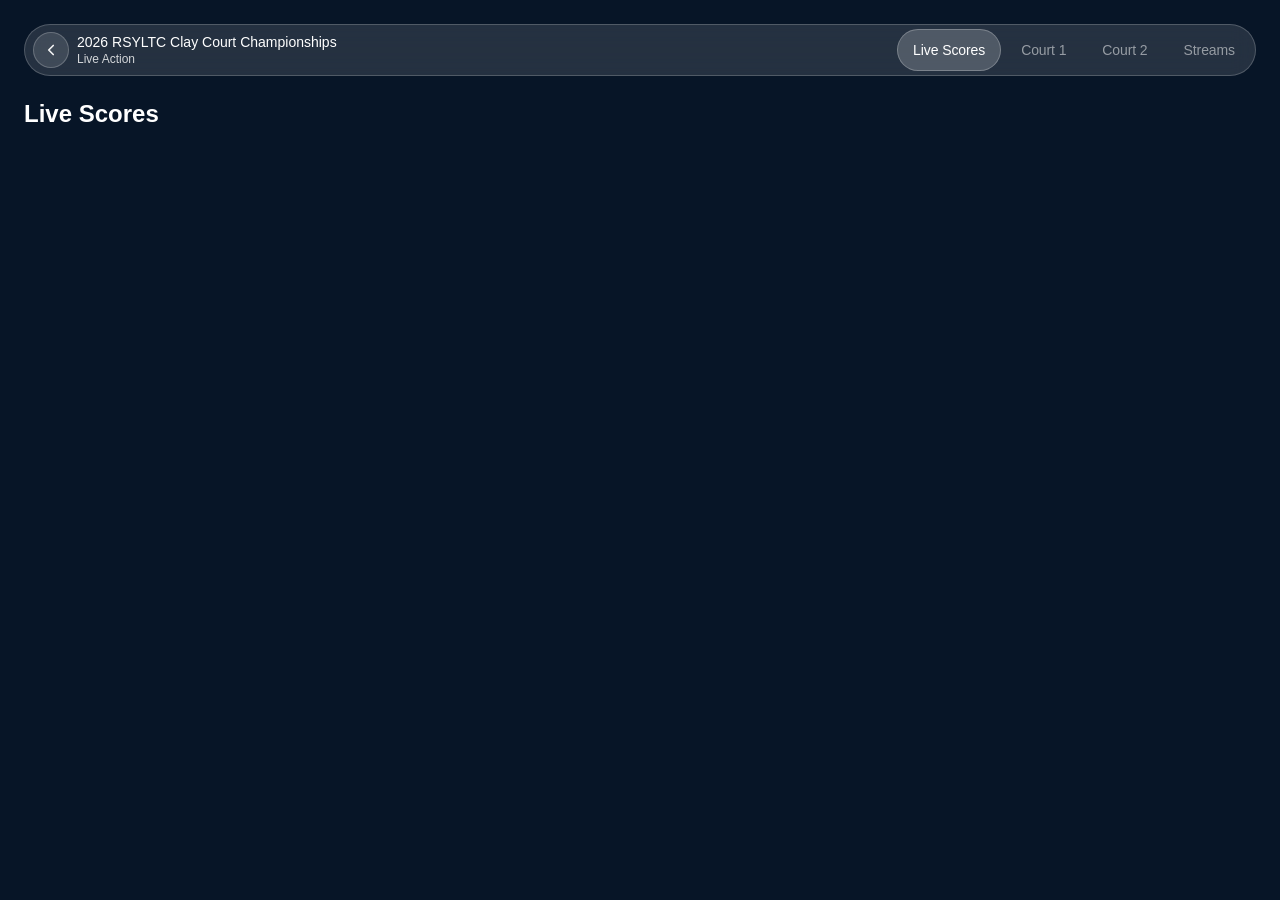
==== index.html @ 72e33f06 "1.1.0" ====
<!DOCTYPE html>
<html lang="en" class="no-transitions">
<head>
    <meta charset="UTF-8">
    <meta name="viewport" content="width=device-width, initial-scale=1.0">
    <title>Tournament Dashboard</title>
    <link rel="stylesheet" href="navbar.css">
    
    <script>
        window.PAGE_THEME = 'theme-australian';
        window.PAGE_PRIMARY_TITLE = '2026 RSYLTC Clay Court Championships';
        window.PAGE_SECONDARY_TITLE = 'Live Action';

        window.PAGE_NAVIGATION_ITEMS = [
            { label: 'Live Scores', target: '#scores' },
            { label: 'Court 1', target: '#court1' },
            { label: 'Court 2', target: '#court2' },
            { label: 'Streams', target: '#streams' }
        ];
    </script>
    <script src="anti-flash.js"></script>
    <script src="navbar.js" defer></script>
</head>
<body>

    <div class="navigation-container" id="navContainer"></div>

    <main class="main-content">
        <section id="scores" class="tab-view">
            <h1>Live Scores</h1>
        </section>
        <section id="court1" class="tab-view">
            <h1>Court 1</h1>
        </section>
        <section id="court2" class="tab-view">
            <h1>Court 2</h1>
        </section>
        <section id="streams" class="tab-view">
            <h1>Streams</h1>
        </section>
    </main>

</body>
</html>
---- navbar.css ----
/* ==========================================================================
   Navigation Component Stylesheet
   ========================================================================== */

/* -------------------------------------------------------------
   0. Global Resets & Transitions Control
   ------------------------------------------------------------- */
.no-transitions *,
.no-transitions *::before,
.no-transitions *::after {
    transition: none !important;
}

*, *::before, *::after {
    box-sizing: border-box;
    margin: 0;
    padding: 0;
    -webkit-tap-highlight-color: transparent;
}

/* -------------------------------------------------------------
   1. Design Tokens & Theme Definitions
   ------------------------------------------------------------- */
:root {
    --canvas-background-color: #0B192C;
    --court-accent-color: #38BDF8;
    --navbar-height: 52px;
    --back-btn-size: 36px;
    --tab-bubble-height: 44px;
    --back-btn-offset: calc((var(--navbar-height) - var(--back-btn-size)) / 2);
    --tab-bubble-offset-v: calc((var(--navbar-height) - var(--tab-bubble-height)) / 2);
    --page-outer-spacing: 24px;
    --navbar-pill-background: rgba(15, 23, 42, 0.75);
    --navbar-border-color: rgba(255, 255, 255, 0.2);
    
    /* Easing Definitions */
    --ease-cinematic: cubic-bezier(0.16, 1, 0.3, 1);
    /* MORE INITIAL EASING (Strong ease-in acceleration) */
    --ease-bubble: cubic-bezier(0.16, 1, 0.3, 1);
    --fade-duration: 0.4s;
    --slide-duration: 0.75s;
    --chevron-duration: 0.5s;

    /* BAR 3 ANIMATION TIMINGS */
    --bar3-fade-out-duration: 0.75s;
    --bar3-fade-in-duration: 0.75s;

    /* Set by JS when toggling Bar 3 */
    --bar3-h: auto;
}

/* Themes */
:root.theme-australian, body.theme-australian { --canvas-background-color: #071527; --court-accent-color: #38BDF8; }
:root.theme-french, body.theme-french         { --canvas-background-color: #1A4D2E; --court-accent-color: #E27355; }
:root.theme-wimbledon, body.theme-wimbledon   { --canvas-background-color: #3D2358; --court-accent-color: #34D399; }
:root.theme-usopen, body.theme-usopen         { --canvas-background-color: #1E293B; --court-accent-color: #60A5FA; }
:root.theme-streams, body.theme-streams       { --canvas-background-color: #0B3D66; --court-accent-color: #38BDF8; }
:root.theme-settings, body.theme-settings     { --canvas-background-color: #2B1B3F; --court-accent-color: #C084FC; }

/* -------------------------------------------------------------
   2. Base Layout & Typography
   ------------------------------------------------------------- */
body {
    background-color: var(--canvas-background-color);
    width: 100%;
    min-height: 100vh;
    overflow-x: hidden;
    padding: var(--page-outer-spacing);
    font-family: "SF Pro Text", -apple-system, BlinkMacSystemFont, "Segoe UI", Roboto, sans-serif;
    -webkit-font-smoothing: antialiased;
    color: #FFFFFF;
    transition: background-color var(--fade-duration) var(--ease-cinematic);
}

.active-tab-display, 
h1, h2, h3, h4, h5, h6, 
.main-content {
    color: #FFFFFF !important;
}

.navigation-container {
    position: relative;
    z-index: 1000;
    display: flex;
    flex-direction: column;
    margin-bottom: var(--page-outer-spacing);
    transform: translateZ(0);
}

.main-content {
    transition: margin-top var(--bar3-fade-out-duration) var(--ease-cinematic);
}

/* Tab Views */
.tab-view {
    display: none;
}

.tab-view.is-active {
    display: block;
}

/* -------------------------------------------------------------
   3. Main Navbar Shell (Bar 1 / Bar 2)
   ------------------------------------------------------------- */
.navbar {
    width: 100%;
    height: var(--navbar-height);
    background: var(--navbar-pill-background);
    border-radius: 9999px;
    border: 1px solid var(--navbar-border-color);
    overflow: hidden;
    display: flex;
    align-items: center;
    justify-content: space-between;
    position: relative;
    isolation: isolate;
}

@supports (backdrop-filter: blur(12px)) or (-webkit-backdrop-filter: blur(12px)) {
    .navbar {
        background: rgba(255, 255, 255, 0.12);
        backdrop-filter: blur(12px);
        -webkit-backdrop-filter: blur(12px);
    }
}

/* -------------------------------------------------------------
   4. Universal Action Button & Branding Components
   ------------------------------------------------------------- */
.branding-group {
    display: flex;
    align-items: center;
    padding-left: var(--back-btn-offset);
    flex-shrink: 0;
    width: max-content; /* Prevents title wrapping during calculation */
    z-index: 2;
    height: 100%;
}

/* In non-collapsed mode, prevent flex items from shrinking and squeezing tabs */
.navigation-container:not(.is-collapsed-mode) .header-titles {
    flex-shrink: 0;
    width: max-content;
}

/* Universal Adaptable Action Button */
.action-button,
.icon-action-button {
    height: var(--back-btn-size);
    min-width: var(--back-btn-size);
    border-radius: 9999px;
    display: inline-flex;
    align-items: center;
    justify-content: center;
    gap: 6px;
    padding: 0 14px;
    background: rgba(255, 255, 255, 0.12);
    border: 1px solid rgba(255, 255, 255, 0.22);
    color: rgba(255, 255, 255, 0.95);
    font-size: 14px;
    font-weight: 500;
    line-height: 1;
    flex-shrink: 0;
    cursor: pointer;
    user-select: none;
    -webkit-tap-highlight-color: transparent;
    outline: none;
    touch-action: manipulation;
    will-change: transform, background-color;
    /* Spring bounce timing when returning to default position */
    transition: transform 0.4s cubic-bezier(0.34, 1.75, 0.64, 1), 
                background-color 0.25s ease, 
                border-color 0.25s ease;
}

/* Icon-only circular variation */
.action-button.icon-only,
.icon-action-button {
    width: var(--back-btn-size);
    padding: 0;
}

@media (hover: hover) and (pointer: fine) {
    .action-button:hover,
    .icon-action-button:hover { 
        background: rgba(255, 255, 255, 0.22); 
        border-color: rgba(255, 255, 255, 0.35); 
    }
}

.action-button:hover,
.action-button:active,
.action-button.is-pressed,
.icon-action-button:hover,
.icon-action-button:active,
.icon-action-button.is-pressed {
    background: rgba(255, 255, 255, 0.22);
    border-color: rgba(255, 255, 255, 0.35);
}

/* Instant scale-down & high contrast opacity on tap/click */
.action-button:active, 
.action-button.is-pressed,
.icon-action-button:active, 
.icon-action-button.is-pressed {
    transform: scale(0.88) !important;
    background: rgba(255, 255, 255, 0.32) !important;
    border-color: rgba(255, 255, 255, 0.50) !important;
    transition: transform 0.05s ease, background 0.05s ease, border-color 0.05s ease !important;
}

.action-button.is-pressed,
.icon-action-button.is-pressed {
    transform: scale(0.82) !important;
    background: rgba(255, 255, 255, 0.38) !important;
    border-color: rgba(255, 255, 255, 0.55) !important;
    transition: transform 0.04s ease, background-color 0.04s ease, border-color 0.04s ease !important;
}

/* Prevent mobile sticky focus background */
.action-button:focus,
.action-button:focus-visible,
.icon-action-button:focus,
.icon-action-button:focus-visible {
    outline: none;
    background: rgba(255, 255, 255, 0.12);
    border-color: rgba(255, 255, 255, 0.22);
}

.action-button svg,
.icon-action-button svg {
    width: 18px;
    height: 18px;
    flex-shrink: 0;
    transition: transform var(--slide-duration) var(--ease-cinematic), opacity 0.3s var(--ease-cinematic);
}

/* Section Header Alignment Helper */
.section-header {
    display: flex;
    align-items: center;
    gap: 16px;
    margin-bottom: 24px;
}

/* -------------------------------------------------------------
   4. Header & Chevron Hardcoded States
   ------------------------------------------------------------- */

.toggle-menu-button { 
    display: none; 
    z-index: 10; 
}

/* Chevron Rotation - Full Clockwise Sweep via Right (90deg) */
.toggle-menu-button svg {
    width: 18px;
    height: 18px;
    transform: rotate(0deg);
    /* Uses dedicated duration and snappy curve */
    transition: transform var(--chevron-duration) var(--ease-cinematic);
    transform-origin: center center;
}

/* Expanded State: 0deg -> 90deg (RIGHT) -> 180deg (UP) */
.toggle-menu-button:not(.is-collapsed) svg {
    transform: rotate(180deg);
}

/* Collapsed State: 180deg -> 270deg (RIGHT) -> 360deg (DOWN) */
.toggle-menu-button.is-collapsed svg { 
    transform: rotate(360deg); 
}

.header-titles {
    height: var(--back-btn-size);
    display: flex;
    flex-direction: column;
    justify-content: center;
    gap: 1px;
    white-space: nowrap;
    padding: 0 var(--back-btn-offset);
    overflow: hidden;
    flex-shrink: 0; /* Ensures natural text width is preserved for measurements */
    width: max-content;
}

.primary-title { 
    font-size: 14px; 
    line-height: 1.2; 
    font-weight: 500; 
    color: #FFFFFF; 
}

.secondary-title { 
    font-size: 12px; 
    line-height: 1.2; 
    font-weight: 400; 
    color: rgba(255, 255, 255, 0.80); 
}

/* -------------------------------------------------------------
   5. Tabs & Active Pill Highlight
   ------------------------------------------------------------- */
.tab-scroll-viewport {
    position: relative;
    display: flex;
    align-items: center;
    height: 100%;
    margin-left: auto;
    overflow-x: auto;
    scrollbar-width: none;
    min-width: 0;
    
    /* Disables native CSS smooth scroll so JS rAF handles position */
    scroll-behavior: auto !important;

    /* Prevents mobile touch gestures from blocking programmatic click events */
    overscroll-behavior-x: contain;
    -webkit-overflow-scrolling: auto; /* Uses standard rendering during JS control */
    touch-action: pan-x pan-y;
}

.tab-scroll-viewport::-webkit-scrollbar { 
    display: none; 
}

.tab-list {
    position: relative;
    display: flex;
    align-items: center;
    gap: 4px;
    list-style: none;
    height: 100%;
    padding: 0 var(--tab-bubble-offset-v);
    margin-left: auto;
    flex-shrink: 0;
}

.tab-item { 
    height: 100%; 
    display: flex; 
    align-items: center; 
    flex-shrink: 0; 
    z-index: 1; 
    position: relative; 
}

/* Base link style for inactive tabs */
.tab-link {
    color: rgba(255, 255, 255, 0.72);
    text-decoration: none;
    font-size: 14px;
    font-weight: 400;
    letter-spacing: -0.1px;
    white-space: nowrap;
    height: 100%;
    display: flex;
    align-items: center;
    padding: 0 16px;
    border-radius: 9999px;
    opacity: 0.72;
    transition: color 0.3s var(--ease-cinematic), opacity 0.3s var(--ease-cinematic);
    user-select: none;
    cursor: pointer;
    touch-action: manipulation;
    -webkit-tap-highlight-color: transparent;
}

/* Active tab state: Forced solid white text and full opacity continuously */
.tab-link.is-active,
.tab-link.is-active:hover,
.tab-link.is-active:focus,
.tab-link.is-active:active { 
    color: #FFFFFF !important; 
    opacity: 1 !important; 
    font-weight: 400;
}

/* Hover state only for non-active tabs */
@media (hover: hover) {
    .tab-link:not(.is-active):hover { 
        color: rgba(255, 255, 255, 0.95); 
        opacity: 0.9; 
    }
}

/* -------------------------------------------------------------
   5. Active Pill Highlight (Uses New Bubble Easing)
   ------------------------------------------------------------- */
.active-tab-highlight {
    position: absolute;
    top: var(--tab-bubble-offset-v);
    bottom: var(--tab-bubble-offset-v);
    left: 0;
    background: rgba(255, 255, 255, 0.20);
    border: 1px solid rgba(255, 255, 255, 0.25);
    border-radius: 9999px;
    pointer-events: none;
    opacity: 0;
    transition: transform var(--slide-duration) var(--ease-bubble), 
                width var(--slide-duration) var(--ease-bubble), 
                opacity var(--fade-duration) var(--ease-cinematic);
    z-index: 0;
    will-change: transform, width, opacity;
}

.active-tab-highlight.is-visible { 
    opacity: 1; 
}

.active-tab-highlight.no-transition { 
    transition: none !important; 
}

.active-tab-highlight,
.icon-action-button,
.action-button,
.stacked-tab-navbar {
    will-change: transform, opacity;
    transform: translateZ(0);
}

/* -------------------------------------------------------------
   6. Desktop Hidden Stacked Wrapper
   ------------------------------------------------------------- */
.stacked-tab-wrapper {
    display: none;
    z-index: 0;
}

/* -------------------------------------------------------------
   7. State 2 Collapsed Layout Rules (Bar 2 & Bar 3)
   ------------------------------------------------------------- */
.navigation-container.is-collapsed-mode .toggle-menu-button {
    display: grid;
    position: absolute;
    right: 0;
    top: 50%;
    transform: translateY(-50%);
    margin-right: var(--back-btn-offset);
    
    /* ADJUST THIS VALUE to change the gap/padding to the LEFT of the button */
    margin-left: 16px; 
}

.navigation-container.is-collapsed-mode .toggle-menu-button:active,
.navigation-container.is-collapsed-mode .toggle-menu-button.is-pressed {
    transform: translateY(-50%) scale(0.88) !important;
}

.navigation-container.is-collapsed-mode .branding-group {
    padding-right: calc(var(--back-btn-size) + (var(--back-btn-offset) * 2));
    width: 100%;
    min-width: 0;
    flex-shrink: 1;
}

.navigation-container.is-collapsed-mode .header-titles { 
    min-width: 0; 
    flex-shrink: 1;
    padding-right: 4px;
}

.navigation-container.is-collapsed-mode .primary-title,
.navigation-container.is-collapsed-mode .secondary-title { 
    text-overflow: ellipsis; 
    overflow: hidden; 
}

/* Ensure main bar retains header dimensions when toggled */
.combined-header-navbar {
    flex-shrink: 0;
}

/* Prevent inline navbar flex items from shrinking during width measurement */
.navigation-container:not(.is-collapsed-mode) .branding-group {
    flex-shrink: 0;
}

.navigation-container:not(.is-collapsed-mode) .tab-scroll-viewport {
    flex-shrink: 0;
}

/* -------------------------------------------------------------
   8. Bar 3 Accordion Grid & Directional Fade Animations
   ------------------------------------------------------------- */

/* Outer Bar 3 Wrapper Container - NO CLIPPING MASK */
#lowerTabWrapper,
.navigation-container.is-collapsed-mode .stacked-tab-wrapper {
    display: block;
    width: 100%;
    margin-top: 0px;
    
    /* Prevents horizontal cropping or hard cut-off edges */
    overflow: visible !important; 
    
    height: var(--bar3-h, 0px);
    transition: height var(--bar3-fade-in-duration) var(--ease-cinematic);
    will-change: height;
    z-index: 1;
}

/* Hidden State - Collapses container height while Bar 3 travels upward */
.navigation-container.is-collapsed-mode .stacked-tab-wrapper.is-hidden {
    pointer-events: none;
    height: 0px !important;
    transition: height var(--bar3-fade-out-duration) var(--ease-cinematic);
}

/* Desktop Mode Overrides */
.navigation-container:not(.is-collapsed-mode) #lowerTabWrapper {
    display: none !important;
}

.navigation-container:not(.is-collapsed-mode) .toggle-menu-button {
    display: none !important;
}

.navigation-container.is-collapsed-mode #combinedNavbar .tab-scroll-viewport {
    display: flex !important;
    visibility: hidden !important;
    pointer-events: none !important;
    position: absolute !important;
    opacity: 0 !important;
    right: 0;
}

/* Inner Bar 3 Spacing */
.navigation-container.is-collapsed-mode .stacked-tab-navbar-inner {
    padding-top: 8px;
    background: transparent;
}

/* Inner Bar 3 Pill - Expanded Resting State */
.navigation-container.is-collapsed-mode .stacked-tab-navbar {
    display: flex;
    height: var(--navbar-height);
    border-radius: 9999px;
    overflow: hidden; /* Clips internal tab scrolling to pill shape */
    opacity: 1;
    transform: translateY(0);
    filter: blur(0px);
    transition: opacity var(--bar3-fade-in-duration) var(--ease-cinematic),
                transform var(--bar3-fade-in-duration) var(--ease-cinematic),
                filter var(--bar3-fade-in-duration) var(--ease-cinematic);
    will-change: opacity, transform, filter;
    position: relative;
    z-index: 1;
}

/* Inner Bar 3 Pill - Hidden State
   - Moves up by 100% of its height + 8px gap to perfectly match Bar 1's position */
.navigation-container.is-collapsed-mode .stacked-tab-wrapper.is-hidden .stacked-tab-navbar {
    opacity: 0;
    transform: translateY(calc(-100% - 8px));
    filter: blur(6px);
    transition: opacity var(--bar3-fade-out-duration) var(--ease-cinematic),
                transform var(--bar3-fade-out-duration) var(--ease-cinematic),
                filter var(--bar3-fade-out-duration) var(--ease-cinematic);
}

/* Ensure Bar 1 sits above Bar 3 so Bar 3 slides underneath seamlessly */
.navigation-container.is-collapsed-mode #combinedNavbar {
    position: relative;
    z-index: 3;
}

.navigation-container.is-collapsed-mode {
    position: relative;
    z-index: 1000;
}

.navigation-container.is-collapsed-mode .stacked-tab-navbar .tab-scroll-viewport { 
    width: 100%; 
    height: 100%;
    padding: 0 var(--tab-bubble-offset-v); 
    border-radius: 9999px;
    overflow-x: auto;
}

.navigation-container.is-collapsed-mode .stacked-tab-navbar .tab-list { 
    margin-left: 0; 
    padding: 0; 
}
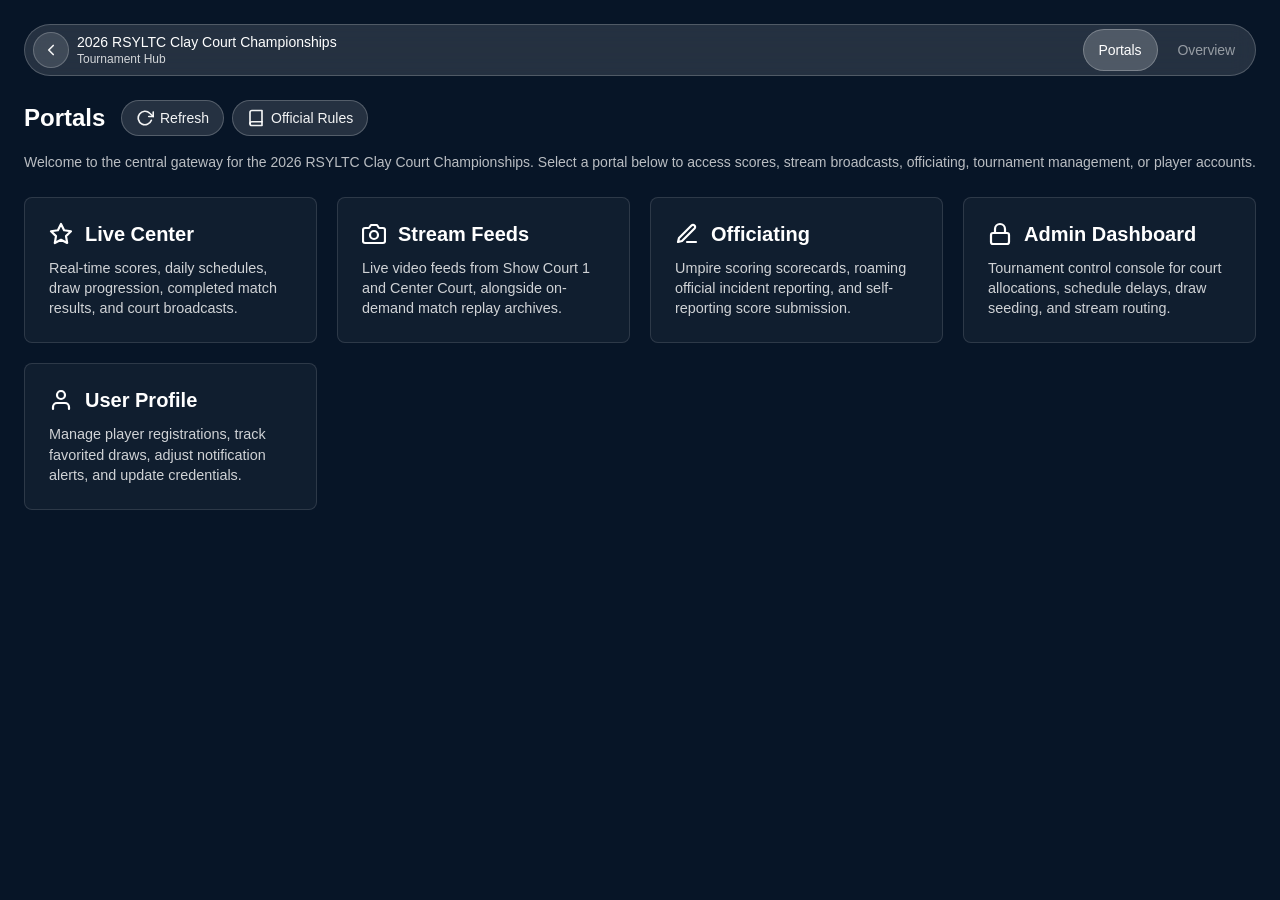
==== commit c806384a: "1.1.7 Addition of an index.html page. This allows Github Pages to have a default page. It links to a" ====
--- a/index.html
+++ b/index.html
@@ -3,19 +3,17 @@
 <head>
     <meta charset="UTF-8">
     <meta name="viewport" content="width=device-width, initial-scale=1.0">
-    <title>Tournament Dashboard</title>
+    <title>2026 RSYLTC Clay Court Championships</title>
     <link rel="stylesheet" href="navbar.css">
     
     <script>
         window.PAGE_THEME = 'theme-australian';
         window.PAGE_PRIMARY_TITLE = '2026 RSYLTC Clay Court Championships';
-        window.PAGE_SECONDARY_TITLE = 'Live Action';
+        window.PAGE_SECONDARY_TITLE = 'Tournament Hub';
 
         window.PAGE_NAVIGATION_ITEMS = [
-            { label: 'Live Scores', target: '#scores' },
-            { label: 'Court 1', target: '#court1' },
-            { label: 'Court 2', target: '#court2' },
-            { label: 'Streams', target: '#streams' }
+            { label: 'Portals', target: '#portals' },
+            { label: 'Overview', target: '#overview' }
         ];
     </script>
     <script src="anti-flash.js"></script>
@@ -26,18 +24,111 @@
     <div class="navigation-container" id="navContainer"></div>
 
     <main class="main-content">
-        <section id="scores" class="tab-view">
-            <h1>Live Scores</h1>
+
+        <section id="portals" class="tab-view">
+            <div class="section-header">
+                <h1>Portals</h1>
+                <div class="section-actions">
+                    <button class="action-button" aria-label="Refresh Hub">
+                        <svg viewBox="0 0 24 24" fill="none" stroke="currentColor" stroke-width="2.2" stroke-linecap="round" stroke-linejoin="round">
+                            <polyline points="23 4 23 10 17 10"></polyline>
+                            <path d="M20.49 15a9 9 0 1 1-2.12-9.36L23 10"></path>
+                        </svg>
+                        <span>Refresh</span>
+                    </button>
+                    <button class="action-button" aria-label="Official Rules">
+                        <svg viewBox="0 0 24 24" fill="none" stroke="currentColor" stroke-width="2.2" stroke-linecap="round" stroke-linejoin="round">
+                            <path d="M4 19.5A2.5 2.5 0 0 1 6.5 17H20"></path>
+                            <path d="M6.5 2H20v20H6.5A2.5 2.5 0 0 1 4 19.5v-15A2.5 2.5 0 0 1 6.5 2z"></path>
+                        </svg>
+                        <span>Official Rules</span>
+                    </button>
+                </div>
+                <p class="section-subtitle">Welcome to the central gateway for the 2026 RSYLTC Clay Court Championships. Select a portal below to access scores, stream broadcasts, officiating, tournament management, or player accounts.</p>
+            </div>
+
+            <div class="portal-grid" style="display: grid; grid-template-columns: repeat(auto-fit, minmax(280px, 1fr)); gap: 1.25rem; margin-top: 1.5rem;">
+                
+                <a href="live.html" class="portal-card" style="text-decoration: none; color: inherit; border: 1px solid rgba(255, 255, 255, 0.12); background: rgba(255, 255, 255, 0.04); padding: 1.5rem; border-radius: 8px; transition: background 0.2s, border-color 0.2s;">
+                    <div style="display: flex; align-items: center; gap: 0.75rem; margin-bottom: 0.75rem;">
+                        <svg viewBox="0 0 24 24" fill="none" stroke="currentColor" stroke-width="2.2" stroke-linecap="round" stroke-linejoin="round" style="width: 24px; height: 24px;">
+                            <polygon points="12 2 15.09 8.26 22 9.27 17 14.14 18.18 21.02 12 17.77 5.82 21.02 7 14.14 2 9.27 8.91 8.26 12 2"></polygon>
+                        </svg>
+                        <h2 style="margin: 0; font-size: 1.25rem; font-weight: 600;">Live Center</h2>
+                    </div>
+                    <p style="margin: 0; opacity: 0.8; font-size: 0.9rem; line-height: 1.4;">Real-time scores, daily schedules, draw progression, completed match results, and court broadcasts.</p>
+                </a>
+
+                <a href="stream.html" class="portal-card" style="text-decoration: none; color: inherit; border: 1px solid rgba(255, 255, 255, 0.12); background: rgba(255, 255, 255, 0.04); padding: 1.5rem; border-radius: 8px; transition: background 0.2s, border-color 0.2s;">
+                    <div style="display: flex; align-items: center; gap: 0.75rem; margin-bottom: 0.75rem;">
+                        <svg viewBox="0 0 24 24" fill="none" stroke="currentColor" stroke-width="2.2" stroke-linecap="round" stroke-linejoin="round" style="width: 24px; height: 24px;">
+                            <path d="M23 19a2 2 0 0 1-2 2H3a2 2 0 0 1-2-2V8a2 2 0 0 1 2-2h4l2-3h6l2 3h4a2 2 0 0 1 2 2z"></path>
+                            <circle cx="12" cy="13" r="4"></circle>
+                        </svg>
+                        <h2 style="margin: 0; font-size: 1.25rem; font-weight: 600;">Stream Feeds</h2>
+                    </div>
+                    <p style="margin: 0; opacity: 0.8; font-size: 0.9rem; line-height: 1.4;">Live video feeds from Show Court 1 and Center Court, alongside on-demand match replay archives.</p>
+                </a>
+
+                <a href="officiate.html" class="portal-card" style="text-decoration: none; color: inherit; border: 1px solid rgba(255, 255, 255, 0.12); background: rgba(255, 255, 255, 0.04); padding: 1.5rem; border-radius: 8px; transition: background 0.2s, border-color 0.2s;">
+                    <div style="display: flex; align-items: center; gap: 0.75rem; margin-bottom: 0.75rem;">
+                        <svg viewBox="0 0 24 24" fill="none" stroke="currentColor" stroke-width="2.2" stroke-linecap="round" stroke-linejoin="round" style="width: 24px; height: 24px;">
+                            <path d="M12 20h9"></path>
+                            <path d="M16.5 3.5a2.121 2.121 0 0 1 3 3L7 19l-4 1 1-4L16.5 3.5z"></path>
+                        </svg>
+                        <h2 style="margin: 0; font-size: 1.25rem; font-weight: 600;">Officiating</h2>
+                    </div>
+                    <p style="margin: 0; opacity: 0.8; font-size: 0.9rem; line-height: 1.4;">Umpire scoring scorecards, roaming official incident reporting, and self-reporting score submission.</p>
+                </a>
+
+                <a href="admin.html" class="portal-card" style="text-decoration: none; color: inherit; border: 1px solid rgba(255, 255, 255, 0.12); background: rgba(255, 255, 255, 0.04); padding: 1.5rem; border-radius: 8px; transition: background 0.2s, border-color 0.2s;">
+                    <div style="display: flex; align-items: center; gap: 0.75rem; margin-bottom: 0.75rem;">
+                        <svg viewBox="0 0 24 24" fill="none" stroke="currentColor" stroke-width="2.2" stroke-linecap="round" stroke-linejoin="round" style="width: 24px; height: 24px;">
+                            <rect x="3" y="11" width="18" height="11" rx="2" ry="2"></rect>
+                            <path d="M7 11V7a5 5 0 0 1 10 0v4"></path>
+                        </svg>
+                        <h2 style="margin: 0; font-size: 1.25rem; font-weight: 600;">Admin Dashboard</h2>
+                    </div>
+                    <p style="margin: 0; opacity: 0.8; font-size: 0.9rem; line-height: 1.4;">Tournament control console for court allocations, schedule delays, draw seeding, and stream routing.</p>
+                </a>
+
+                <a href="profile.html" class="portal-card" style="text-decoration: none; color: inherit; border: 1px solid rgba(255, 255, 255, 0.12); background: rgba(255, 255, 255, 0.04); padding: 1.5rem; border-radius: 8px; transition: background 0.2s, border-color 0.2s;">
+                    <div style="display: flex; align-items: center; gap: 0.75rem; margin-bottom: 0.75rem;">
+                        <svg viewBox="0 0 24 24" fill="none" stroke="currentColor" stroke-width="2.2" stroke-linecap="round" stroke-linejoin="round" style="width: 24px; height: 24px;">
+                            <path d="M20 21v-2a4 4 0 0 0-4-4H8a4 4 0 0 0-4 4v2"></path>
+                            <circle cx="12" cy="7" r="4"></circle>
+                        </svg>
+                        <h2 style="margin: 0; font-size: 1.25rem; font-weight: 600;">User Profile</h2>
+                    </div>
+                    <p style="margin: 0; opacity: 0.8; font-size: 0.9rem; line-height: 1.4;">Manage player registrations, track favorited draws, adjust notification alerts, and update credentials.</p>
+                </a>
+
+            </div>
         </section>
-        <section id="court1" class="tab-view">
-            <h1>Court 1</h1>
+
+        <section id="overview" class="tab-view">
+            <div class="section-header">
+                <h1>Overview</h1>
+                <div class="section-actions">
+                    <button class="action-button" aria-label="Venue Map">
+                        <svg viewBox="0 0 24 24" fill="none" stroke="currentColor" stroke-width="2.2" stroke-linecap="round" stroke-linejoin="round">
+                            <polygon points="1 6 1 22 8 18 16 22 23 18 23 2 16 6 8 2 1 6"></polygon>
+                            <line x1="8" y1="2" x2="8" y2="18"></line>
+                            <line x1="16" y1="6" x2="16" y2="22"></line>
+                        </svg>
+                        <span>Venue Map</span>
+                    </button>
+                    <button class="action-button" aria-label="Contact Desk">
+                        <svg viewBox="0 0 24 24" fill="none" stroke="currentColor" stroke-width="2.2" stroke-linecap="round" stroke-linejoin="round">
+                            <path d="M22 16.92v3a2 2 0 0 1-2.18 2 19.79 19.79 0 0 1-8.63-3.07 19.5 19.5 0 0 1-6-6 19.79 19.79 0 0 1-3.07-8.67A2 2 0 0 1 4.11 2h3a2 2 0 0 1 2 1.72 12.84 12.84 0 0 0 .7 2.81 2 2 0 0 1-.45 2.11L8.09 9.91a16 16 0 0 0 6 6l1.27-1.27a2 2 0 0 1 2.11-.45 12.84 12.84 0 0 0 2.81.7A2 2 0 0 1 22 16.92z"></path>
+                        </svg>
+                        <span>Contact Desk</span>
+                    </button>
+                </div>
+                <p class="section-subtitle">The Royal South Yarra Lawn Tennis Club welcomes players and spectators to the 2026 Clay Court Championships. View tournament schedules, venue details, and key referee contacts.</p>
+            </div>
         </section>
-        <section id="court2" class="tab-view">
-            <h1>Court 2</h1>
-        </section>
-        <section id="streams" class="tab-view">
-            <h1>Streams</h1>
-        </section>
+
     </main>
 
 </body>
--- a/navbar.css
+++ b/navbar.css
@@ -34,9 +34,8 @@
     --navbar-border-color: rgba(255, 255, 255, 0.2);
     
     /* Easing Definitions */
-    --ease-cinematic: cubic-bezier(0.16, 1, 0.3, 1);
-    /* MORE INITIAL EASING (Strong ease-in acceleration) */
-    --ease-bubble: cubic-bezier(0.16, 1, 0.3, 1);
+    --ease-cinematic: cubic-bezier(0.32, 0.94, 0.2, 1);
+    --ease-bubble: cubic-bezier(0.32, 0.94, 0.2, 1);
     --fade-duration: 0.4s;
     --slide-duration: 0.75s;
     --chevron-duration: 0.5s;
@@ -88,12 +87,14 @@
 }
 
 .main-content {
-    transition: margin-top var(--bar3-fade-out-duration) var(--ease-cinematic);
+    transition: margin-top var(--bar3-fade-out-duration) var(--ease-cinematic),
+                transform 0.3s var(--ease-cinematic);
 }
 
 /* Tab Views */
 .tab-view {
     display: none;
+    overflow: visible;
 }
 
 .tab-view.is-active {
@@ -133,12 +134,11 @@
     align-items: center;
     padding-left: var(--back-btn-offset);
     flex-shrink: 0;
-    width: max-content; /* Prevents title wrapping during calculation */
+    width: max-content;
     z-index: 2;
     height: 100%;
 }
 
-/* In non-collapsed mode, prevent flex items from shrinking and squeezing tabs */
 .navigation-container:not(.is-collapsed-mode) .header-titles {
     flex-shrink: 0;
     width: max-content;
@@ -167,14 +167,12 @@
     -webkit-tap-highlight-color: transparent;
     outline: none;
     touch-action: manipulation;
-    will-change: transform, background-color;
-    /* Spring bounce timing when returning to default position */
+    will-change: transform, background-color, border-color;
     transition: transform 0.4s cubic-bezier(0.34, 1.75, 0.64, 1), 
-                background-color 0.25s ease, 
-                border-color 0.25s ease;
-}
-
-/* Icon-only circular variation */
+                background-color 0.3s ease, 
+                border-color 0.3s ease;
+}
+
 .action-button.icon-only,
 .icon-action-button {
     width: var(--back-btn-size);
@@ -189,28 +187,9 @@
     }
 }
 
-.action-button:hover,
-.action-button:active,
-.action-button.is-pressed,
-.icon-action-button:hover,
-.icon-action-button:active,
-.icon-action-button.is-pressed {
-    background: rgba(255, 255, 255, 0.22);
-    border-color: rgba(255, 255, 255, 0.35);
-}
-
-/* Instant scale-down & high contrast opacity on tap/click */
 .action-button:active, 
 .action-button.is-pressed,
 .icon-action-button:active, 
-.icon-action-button.is-pressed {
-    transform: scale(0.88) !important;
-    background: rgba(255, 255, 255, 0.32) !important;
-    border-color: rgba(255, 255, 255, 0.50) !important;
-    transition: transform 0.05s ease, background 0.05s ease, border-color 0.05s ease !important;
-}
-
-.action-button.is-pressed,
 .icon-action-button.is-pressed {
     transform: scale(0.82) !important;
     background: rgba(255, 255, 255, 0.38) !important;
@@ -218,14 +197,11 @@
     transition: transform 0.04s ease, background-color 0.04s ease, border-color 0.04s ease !important;
 }
 
-/* Prevent mobile sticky focus background */
 .action-button:focus,
 .action-button:focus-visible,
 .icon-action-button:focus,
 .icon-action-button:focus-visible {
     outline: none;
-    background: rgba(255, 255, 255, 0.12);
-    border-color: rgba(255, 255, 255, 0.22);
 }
 
 .action-button svg,
@@ -236,39 +212,126 @@
     transition: transform var(--slide-duration) var(--ease-cinematic), opacity 0.3s var(--ease-cinematic);
 }
 
-/* Section Header Alignment Helper */
+/* -------------------------------------------------------------
+   4b. Dynamic Section Header & Paragraph Animation
+   ------------------------------------------------------------- */
 .section-header {
     display: flex;
-    align-items: center;
-    gap: 16px;
+    flex-wrap: wrap;
+    align-items: center;
     margin-bottom: 24px;
-}
-
-/* -------------------------------------------------------------
-   4. Header & Chevron Hardcoded States
-   ------------------------------------------------------------- */
-
+    width: 100%;
+    overflow: visible;
+    transition: gap 0.4s var(--ease-cinematic);
+}
+
+.section-header h1,
+.section-header h2,
+.section-header h3,
+.section-header .active-tab-display,
+.section-header .section-title {
+    flex-shrink: 0;
+    margin: 0;
+}
+
+.section-subtitle {
+    font-size: 14px;
+    line-height: 1.5;
+    color: rgba(255, 255, 255, 0.72);
+    width: 100%;
+    order: 3;
+    transition: transform 0.4s var(--ease-cinematic), 
+                margin-top 0.4s var(--ease-cinematic),
+                opacity 0.3s var(--ease-cinematic);
+}
+
+.section-actions {
+    display: flex;
+    align-items: center;
+    gap: 8px;
+    order: 2;
+    
+    overflow-x: auto;
+    overflow-y: visible;
+    scrollbar-width: none;
+    -webkit-overflow-scrolling: touch;
+    
+    padding-top: 6px;
+    padding-bottom: 6px;
+    margin-top: -6px;
+    margin-bottom: -6px;
+
+    transition: margin 0.4s var(--ease-cinematic),
+                padding 0.4s var(--ease-cinematic),
+                width 0.4s var(--ease-cinematic),
+                transform 0.4s var(--ease-cinematic);
+}
+
+.section-actions::-webkit-scrollbar {
+    display: none;
+}
+
+.section-actions .action-button,
+.section-actions .icon-action-button {
+    flex-shrink: 0;
+}
+
+.section-header:not(.is-stacked) {
+    flex-direction: row;
+    gap: 12px 16px;
+}
+
+.section-header:not(.is-stacked) .section-actions {
+    width: auto;
+    max-width: none;
+    margin-left: -10px;
+    margin-right: -10px;
+    padding-left: 10px;
+    padding-right: 10px;
+}
+
+.section-header:not(.is-stacked) .section-subtitle {
+    margin-top: 4px;
+}
+
+.section-header.is-stacked {
+    flex-direction: column;
+    align-items: flex-start;
+    gap: 12px;
+}
+
+.section-header.is-stacked .section-actions {
+    margin-left: calc(-1 * var(--page-outer-spacing));
+    margin-right: calc(-1 * var(--page-outer-spacing));
+    padding-left: var(--page-outer-spacing);
+    padding-right: var(--page-outer-spacing);
+    width: calc(100% + (2 * var(--page-outer-spacing)));
+}
+
+.section-header.is-stacked .section-subtitle {
+    margin-top: 2px;
+}
+
+/* -------------------------------------------------------------
+   5. Header & Chevron Hardcoded States
+   ------------------------------------------------------------- */
 .toggle-menu-button { 
     display: none; 
     z-index: 10; 
 }
 
-/* Chevron Rotation - Full Clockwise Sweep via Right (90deg) */
 .toggle-menu-button svg {
     width: 18px;
     height: 18px;
     transform: rotate(0deg);
-    /* Uses dedicated duration and snappy curve */
     transition: transform var(--chevron-duration) var(--ease-cinematic);
     transform-origin: center center;
 }
 
-/* Expanded State: 0deg -> 90deg (RIGHT) -> 180deg (UP) */
 .toggle-menu-button:not(.is-collapsed) svg {
     transform: rotate(180deg);
 }
 
-/* Collapsed State: 180deg -> 270deg (RIGHT) -> 360deg (DOWN) */
 .toggle-menu-button.is-collapsed svg { 
     transform: rotate(360deg); 
 }
@@ -282,7 +345,7 @@
     white-space: nowrap;
     padding: 0 var(--back-btn-offset);
     overflow: hidden;
-    flex-shrink: 0; /* Ensures natural text width is preserved for measurements */
+    flex-shrink: 0;
     width: max-content;
 }
 
@@ -301,7 +364,7 @@
 }
 
 /* -------------------------------------------------------------
-   5. Tabs & Active Pill Highlight
+   6. Tabs & Active Pill Highlight
    ------------------------------------------------------------- */
 .tab-scroll-viewport {
     position: relative;
@@ -312,13 +375,9 @@
     overflow-x: auto;
     scrollbar-width: none;
     min-width: 0;
-    
-    /* Disables native CSS smooth scroll so JS rAF handles position */
     scroll-behavior: auto !important;
-
-    /* Prevents mobile touch gestures from blocking programmatic click events */
     overscroll-behavior-x: contain;
-    -webkit-overflow-scrolling: auto; /* Uses standard rendering during JS control */
+    -webkit-overflow-scrolling: auto;
     touch-action: pan-x pan-y;
 }
 
@@ -347,7 +406,6 @@
     position: relative; 
 }
 
-/* Base link style for inactive tabs */
 .tab-link {
     color: rgba(255, 255, 255, 0.72);
     text-decoration: none;
@@ -368,7 +426,6 @@
     -webkit-tap-highlight-color: transparent;
 }
 
-/* Active tab state: Forced solid white text and full opacity continuously */
 .tab-link.is-active,
 .tab-link.is-active:hover,
 .tab-link.is-active:focus,
@@ -378,7 +435,6 @@
     font-weight: 400;
 }
 
-/* Hover state only for non-active tabs */
 @media (hover: hover) {
     .tab-link:not(.is-active):hover { 
         color: rgba(255, 255, 255, 0.95); 
@@ -386,9 +442,6 @@
     }
 }
 
-/* -------------------------------------------------------------
-   5. Active Pill Highlight (Uses New Bubble Easing)
-   ------------------------------------------------------------- */
 .active-tab-highlight {
     position: absolute;
     top: var(--tab-bubble-offset-v);
@@ -403,7 +456,7 @@
                 width var(--slide-duration) var(--ease-bubble), 
                 opacity var(--fade-duration) var(--ease-cinematic);
     z-index: 0;
-    will-change: transform, width, opacity;
+    will-change: transform, width;
 }
 
 .active-tab-highlight.is-visible { 
@@ -414,7 +467,6 @@
     transition: none !important; 
 }
 
-.active-tab-highlight,
 .icon-action-button,
 .action-button,
 .stacked-tab-navbar {
@@ -422,9 +474,6 @@
     transform: translateZ(0);
 }
 
-/* -------------------------------------------------------------
-   6. Desktop Hidden Stacked Wrapper
-   ------------------------------------------------------------- */
 .stacked-tab-wrapper {
     display: none;
     z-index: 0;
@@ -440,14 +489,12 @@
     top: 50%;
     transform: translateY(-50%);
     margin-right: var(--back-btn-offset);
-    
-    /* ADJUST THIS VALUE to change the gap/padding to the LEFT of the button */
     margin-left: 16px; 
 }
 
 .navigation-container.is-collapsed-mode .toggle-menu-button:active,
 .navigation-container.is-collapsed-mode .toggle-menu-button.is-pressed {
-    transform: translateY(-50%) scale(0.88) !important;
+    transform: translateY(-50%) scale(0.82) !important;
 }
 
 .navigation-container.is-collapsed-mode .branding-group {
@@ -469,12 +516,10 @@
     overflow: hidden; 
 }
 
-/* Ensure main bar retains header dimensions when toggled */
 .combined-header-navbar {
     flex-shrink: 0;
 }
 
-/* Prevent inline navbar flex items from shrinking during width measurement */
 .navigation-container:not(.is-collapsed-mode) .branding-group {
     flex-shrink: 0;
 }
@@ -484,33 +529,26 @@
 }
 
 /* -------------------------------------------------------------
-   8. Bar 3 Accordion Grid & Directional Fade Animations
-   ------------------------------------------------------------- */
-
-/* Outer Bar 3 Wrapper Container - NO CLIPPING MASK */
+   8. Bar 3 Accordion Grid & Animations
+   ------------------------------------------------------------- */
 #lowerTabWrapper,
 .navigation-container.is-collapsed-mode .stacked-tab-wrapper {
     display: block;
     width: 100%;
     margin-top: 0px;
-    
-    /* Prevents horizontal cropping or hard cut-off edges */
     overflow: visible !important; 
-    
     height: var(--bar3-h, 0px);
     transition: height var(--bar3-fade-in-duration) var(--ease-cinematic);
     will-change: height;
     z-index: 1;
 }
 
-/* Hidden State - Collapses container height while Bar 3 travels upward */
 .navigation-container.is-collapsed-mode .stacked-tab-wrapper.is-hidden {
     pointer-events: none;
     height: 0px !important;
     transition: height var(--bar3-fade-out-duration) var(--ease-cinematic);
 }
 
-/* Desktop Mode Overrides */
 .navigation-container:not(.is-collapsed-mode) #lowerTabWrapper {
     display: none !important;
 }
@@ -528,18 +566,16 @@
     right: 0;
 }
 
-/* Inner Bar 3 Spacing */
 .navigation-container.is-collapsed-mode .stacked-tab-navbar-inner {
     padding-top: 8px;
     background: transparent;
 }
 
-/* Inner Bar 3 Pill - Expanded Resting State */
 .navigation-container.is-collapsed-mode .stacked-tab-navbar {
     display: flex;
     height: var(--navbar-height);
     border-radius: 9999px;
-    overflow: hidden; /* Clips internal tab scrolling to pill shape */
+    overflow: hidden;
     opacity: 1;
     transform: translateY(0);
     filter: blur(0px);
@@ -551,8 +587,6 @@
     z-index: 1;
 }
 
-/* Inner Bar 3 Pill - Hidden State
-   - Moves up by 100% of its height + 8px gap to perfectly match Bar 1's position */
 .navigation-container.is-collapsed-mode .stacked-tab-wrapper.is-hidden .stacked-tab-navbar {
     opacity: 0;
     transform: translateY(calc(-100% - 8px));
@@ -562,7 +596,6 @@
                 filter var(--bar3-fade-out-duration) var(--ease-cinematic);
 }
 
-/* Ensure Bar 1 sits above Bar 3 so Bar 3 slides underneath seamlessly */
 .navigation-container.is-collapsed-mode #combinedNavbar {
     position: relative;
     z-index: 3;
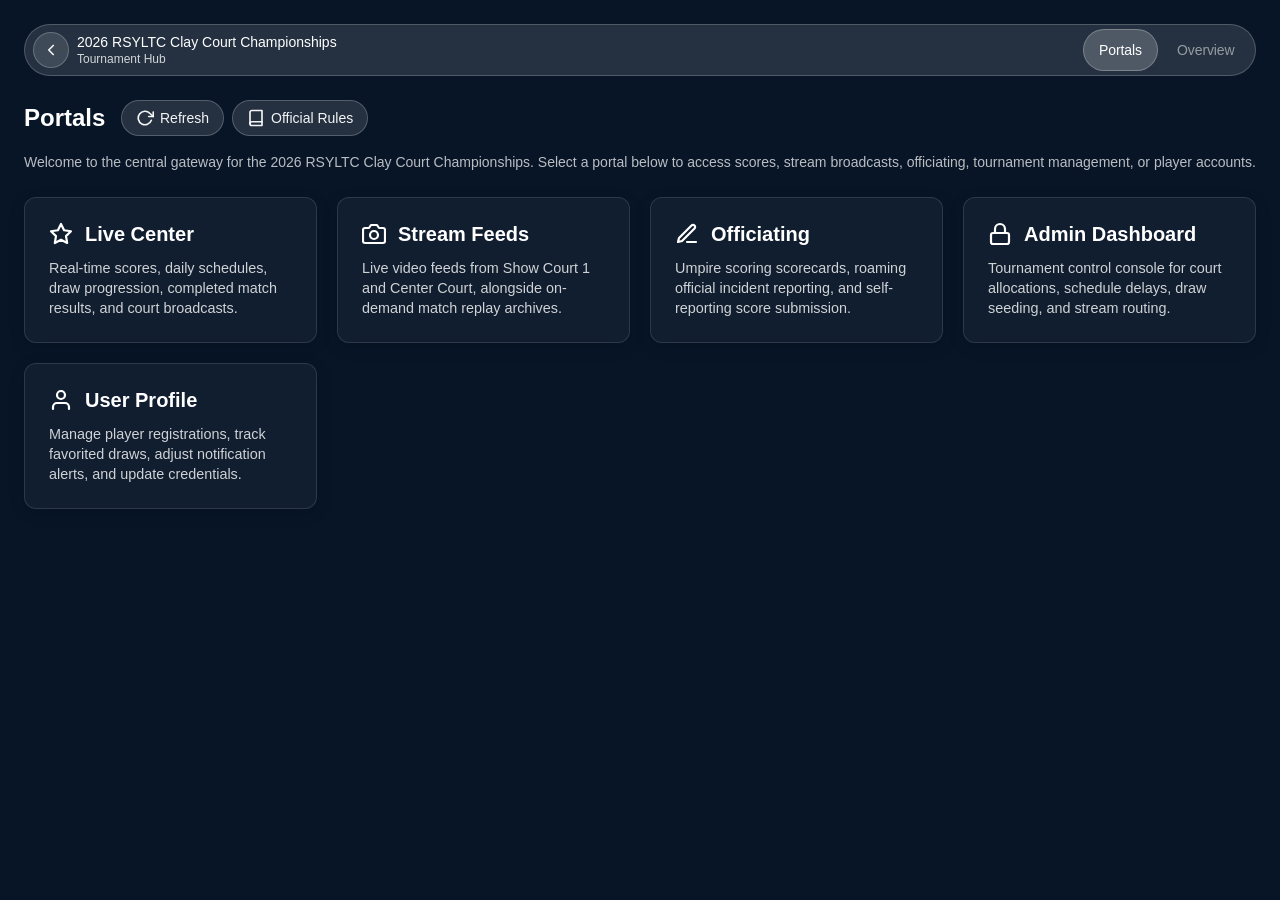
==== commit 36d31510: "1.3.0 Minor Update. Design refresh for all buttons, which now lift off the page when hovering over. " ====
--- a/index.html
+++ b/index.html
@@ -49,7 +49,7 @@
 
             <div class="portal-grid" style="display: grid; grid-template-columns: repeat(auto-fit, minmax(280px, 1fr)); gap: 1.25rem; margin-top: 1.5rem;">
                 
-                <a href="live.html" class="portal-card" style="text-decoration: none; color: inherit; border: 1px solid rgba(255, 255, 255, 0.12); background: rgba(255, 255, 255, 0.04); padding: 1.5rem; border-radius: 8px; transition: background 0.2s, border-color 0.2s;">
+                <a href="live.html" class="card portal-card">
                     <div style="display: flex; align-items: center; gap: 0.75rem; margin-bottom: 0.75rem;">
                         <svg viewBox="0 0 24 24" fill="none" stroke="currentColor" stroke-width="2.2" stroke-linecap="round" stroke-linejoin="round" style="width: 24px; height: 24px;">
                             <polygon points="12 2 15.09 8.26 22 9.27 17 14.14 18.18 21.02 12 17.77 5.82 21.02 7 14.14 2 9.27 8.91 8.26 12 2"></polygon>
@@ -59,7 +59,7 @@
                     <p style="margin: 0; opacity: 0.8; font-size: 0.9rem; line-height: 1.4;">Real-time scores, daily schedules, draw progression, completed match results, and court broadcasts.</p>
                 </a>
 
-                <a href="stream.html" class="portal-card" style="text-decoration: none; color: inherit; border: 1px solid rgba(255, 255, 255, 0.12); background: rgba(255, 255, 255, 0.04); padding: 1.5rem; border-radius: 8px; transition: background 0.2s, border-color 0.2s;">
+                <a href="stream.html" class="card portal-card">
                     <div style="display: flex; align-items: center; gap: 0.75rem; margin-bottom: 0.75rem;">
                         <svg viewBox="0 0 24 24" fill="none" stroke="currentColor" stroke-width="2.2" stroke-linecap="round" stroke-linejoin="round" style="width: 24px; height: 24px;">
                             <path d="M23 19a2 2 0 0 1-2 2H3a2 2 0 0 1-2-2V8a2 2 0 0 1 2-2h4l2-3h6l2 3h4a2 2 0 0 1 2 2z"></path>
@@ -70,7 +70,7 @@
                     <p style="margin: 0; opacity: 0.8; font-size: 0.9rem; line-height: 1.4;">Live video feeds from Show Court 1 and Center Court, alongside on-demand match replay archives.</p>
                 </a>
 
-                <a href="officiate.html" class="portal-card" style="text-decoration: none; color: inherit; border: 1px solid rgba(255, 255, 255, 0.12); background: rgba(255, 255, 255, 0.04); padding: 1.5rem; border-radius: 8px; transition: background 0.2s, border-color 0.2s;">
+                <a href="officiate.html" class="card portal-card">
                     <div style="display: flex; align-items: center; gap: 0.75rem; margin-bottom: 0.75rem;">
                         <svg viewBox="0 0 24 24" fill="none" stroke="currentColor" stroke-width="2.2" stroke-linecap="round" stroke-linejoin="round" style="width: 24px; height: 24px;">
                             <path d="M12 20h9"></path>
@@ -81,7 +81,7 @@
                     <p style="margin: 0; opacity: 0.8; font-size: 0.9rem; line-height: 1.4;">Umpire scoring scorecards, roaming official incident reporting, and self-reporting score submission.</p>
                 </a>
 
-                <a href="admin.html" class="portal-card" style="text-decoration: none; color: inherit; border: 1px solid rgba(255, 255, 255, 0.12); background: rgba(255, 255, 255, 0.04); padding: 1.5rem; border-radius: 8px; transition: background 0.2s, border-color 0.2s;">
+                <a href="admin.html" class="card portal-card">
                     <div style="display: flex; align-items: center; gap: 0.75rem; margin-bottom: 0.75rem;">
                         <svg viewBox="0 0 24 24" fill="none" stroke="currentColor" stroke-width="2.2" stroke-linecap="round" stroke-linejoin="round" style="width: 24px; height: 24px;">
                             <rect x="3" y="11" width="18" height="11" rx="2" ry="2"></rect>
@@ -92,7 +92,7 @@
                     <p style="margin: 0; opacity: 0.8; font-size: 0.9rem; line-height: 1.4;">Tournament control console for court allocations, schedule delays, draw seeding, and stream routing.</p>
                 </a>
 
-                <a href="profile.html" class="portal-card" style="text-decoration: none; color: inherit; border: 1px solid rgba(255, 255, 255, 0.12); background: rgba(255, 255, 255, 0.04); padding: 1.5rem; border-radius: 8px; transition: background 0.2s, border-color 0.2s;">
+                <a href="profile.html" class="card portal-card">
                     <div style="display: flex; align-items: center; gap: 0.75rem; margin-bottom: 0.75rem;">
                         <svg viewBox="0 0 24 24" fill="none" stroke="currentColor" stroke-width="2.2" stroke-linecap="round" stroke-linejoin="round" style="width: 24px; height: 24px;">
                             <path d="M20 21v-2a4 4 0 0 0-4-4H8a4 4 0 0 0-4 4v2"></path>
--- a/navbar.css
+++ b/navbar.css
@@ -33,7 +33,8 @@
     --navbar-pill-background: rgba(15, 23, 42, 0.75);
     --navbar-border-color: rgba(255, 255, 255, 0.2);
     
-    /* Easing Definitions */
+    /* Spring & Easing Curves */
+    --ease-spring: cubic-bezier(0.34, 1.75, 0.64, 1);
     --ease-cinematic: cubic-bezier(0.32, 0.94, 0.2, 1);
     --ease-bubble: cubic-bezier(0.32, 0.94, 0.2, 1);
     --fade-duration: 0.4s;
@@ -45,7 +46,7 @@
     --bar3-fade-in-duration: 0.75s;
 
     /* Set by JS when toggling Bar 3 */
-    --bar3-h: auto;
+    --bar3-h: 0px;
 }
 
 /* Themes */
@@ -77,16 +78,22 @@
     color: #FFFFFF !important;
 }
 
+/* Floating Navigation Container */
 .navigation-container {
-    position: relative;
+    position: fixed;
+    top: var(--page-outer-spacing);
+    left: var(--page-outer-spacing);
+    right: var(--page-outer-spacing);
     z-index: 1000;
     display: flex;
     flex-direction: column;
-    margin-bottom: var(--page-outer-spacing);
+    margin-bottom: 0;
     transform: translateZ(0);
 }
 
+/* Main Content Spacing & Smooth Shift for Bar 3 */
 .main-content {
+    margin-top: calc(var(--navbar-height) + var(--page-outer-spacing) + var(--bar3-h, 0px));
     transition: margin-top var(--bar3-fade-out-duration) var(--ease-cinematic),
                 transform 0.3s var(--ease-cinematic);
 }
@@ -144,7 +151,6 @@
     width: max-content;
 }
 
-/* Universal Adaptable Action Button */
 .action-button,
 .icon-action-button {
     height: var(--back-btn-size);
@@ -168,7 +174,7 @@
     outline: none;
     touch-action: manipulation;
     will-change: transform, background-color, border-color;
-    transition: transform 0.4s cubic-bezier(0.34, 1.75, 0.64, 1), 
+    transition: transform var(--ease-spring) 0.4s, 
                 background-color 0.3s ease, 
                 border-color 0.3s ease;
 }
@@ -177,31 +183,6 @@
 .icon-action-button {
     width: var(--back-btn-size);
     padding: 0;
-}
-
-@media (hover: hover) and (pointer: fine) {
-    .action-button:hover,
-    .icon-action-button:hover { 
-        background: rgba(255, 255, 255, 0.22); 
-        border-color: rgba(255, 255, 255, 0.35); 
-    }
-}
-
-.action-button:active, 
-.action-button.is-pressed,
-.icon-action-button:active, 
-.icon-action-button.is-pressed {
-    transform: scale(0.82) !important;
-    background: rgba(255, 255, 255, 0.38) !important;
-    border-color: rgba(255, 255, 255, 0.55) !important;
-    transition: transform 0.04s ease, background-color 0.04s ease, border-color 0.04s ease !important;
-}
-
-.action-button:focus,
-.action-button:focus-visible,
-.icon-action-button:focus,
-.icon-action-button:focus-visible {
-    outline: none;
 }
 
 .action-button svg,
@@ -250,17 +231,14 @@
     align-items: center;
     gap: 8px;
     order: 2;
-    
     overflow-x: auto;
     overflow-y: visible;
     scrollbar-width: none;
     -webkit-overflow-scrolling: touch;
-    
     padding-top: 6px;
     padding-bottom: 6px;
     margin-top: -6px;
     margin-bottom: -6px;
-
     transition: margin 0.4s var(--ease-cinematic),
                 padding 0.4s var(--ease-cinematic),
                 width 0.4s var(--ease-cinematic),
@@ -419,7 +397,9 @@
     padding: 0 16px;
     border-radius: 9999px;
     opacity: 0.72;
-    transition: color 0.3s var(--ease-cinematic), opacity 0.3s var(--ease-cinematic);
+    transition: color 0.3s var(--ease-cinematic), 
+                opacity 0.3s var(--ease-cinematic), 
+                transform var(--ease-spring) 0.4s;
     user-select: none;
     cursor: pointer;
     touch-action: manipulation;
@@ -602,19 +582,119 @@
 }
 
 .navigation-container.is-collapsed-mode {
-    position: relative;
+    position: fixed;
     z-index: 1000;
 }
 
 .navigation-container.is-collapsed-mode .stacked-tab-navbar .tab-scroll-viewport { 
     width: 100%; 
     height: 100%;
-    padding: 0 var(--tab-bubble-offset-v); 
     border-radius: 9999px;
     overflow-x: auto;
 }
 
 .navigation-container.is-collapsed-mode .stacked-tab-navbar .tab-list { 
     margin-left: 0; 
-    padding: 0; 
+    padding: 0 var(--tab-bubble-offset-v); 
+}
+
+/* -------------------------------------------------------------
+   9. Shared Interactive Elements & Portal Card Mechanics
+   ------------------------------------------------------------- */
+.action-button,
+.icon-action-button,
+.toggle-menu-button,
+.tab-link,
+.card,
+.portal-card,
+.nav-card,
+.section-card,
+.feature-card,
+[data-href] {
+    cursor: pointer;
+    user-select: none;
+    -webkit-tap-highlight-color: transparent;
+    touch-action: manipulation;
+    will-change: transform, opacity, background-color, border-color, box-shadow;
+    /* Elastic Spring bounce response on release */
+    transition: transform 0.4s var(--ease-spring),
+                background-color 0.25s var(--ease-cinematic),
+                border-color 0.25s var(--ease-cinematic),
+                box-shadow 0.25s var(--ease-cinematic),
+                opacity 0.2s ease;
+}
+
+/* Portal Tile Default Layout */
+.card,
+.portal-card,
+.nav-card,
+.section-card,
+.feature-card {
+    display: block;
+    text-decoration: none;
+    color: inherit;
+    border: 1px solid rgba(255, 255, 255, 0.12);
+    background: rgba(255, 255, 255, 0.04);
+    padding: 1.5rem;
+    border-radius: 12px;
+    box-shadow: 0 4px 16px rgba(0, 0, 0, 0.15);
+}
+
+/* Hover State (Desktop Only) - Gets Bigger with Highlight Glow */
+@media (hover: hover) and (pointer: fine) {
+    .action-button:hover,
+    .icon-action-button:hover,
+    .toggle-menu-button:hover,
+    .tab-link:hover {
+        transform: translateY(-1px) scale(1.01);
+        background: rgba(255, 255, 255, 0.22);
+        border-color: rgba(255, 255, 255, 0.35);
+    }
+
+    .card:hover,
+    .portal-card:hover,
+    .nav-card:hover,
+    .section-card:hover,
+    .feature-card:hover,
+    [data-href]:hover {
+        transform: translateY(-4px) scale(1.025);
+        background: rgba(255, 255, 255, 0.09) !important;
+        border-color: rgba(255, 255, 255, 0.38) !important;
+        box-shadow: 0 12px 30px -4px rgba(0, 0, 0, 0.45), 0 0 20px rgba(255, 255, 255, 0.08) !important;
+    }
+}
+
+/* Press State - Instant Compression Feedback */
+.action-button:active,
+.action-button.is-pressed,
+.icon-action-button:active,
+.icon-action-button.is-pressed,
+.toggle-menu-button:active,
+.toggle-menu-button.is-pressed,
+.tab-link:active,
+.tab-link.is-pressed {
+    transform: scale(0.82) !important;
+    background: rgba(255, 255, 255, 0.38) !important;
+    border-color: rgba(255, 255, 255, 0.55) !important;
+    transition: transform 0.04s ease, background-color 0.04s ease, border-color 0.04s ease !important;
+}
+
+.card:active,
+.card.is-pressed,
+.portal-card:active,
+.portal-card.is-pressed,
+.nav-card:active,
+.nav-card.is-pressed,
+.section-card:active,
+.section-card.is-pressed,
+.feature-card:active,
+.feature-card.is-pressed,
+[data-href]:active,
+[data-href].is-pressed {
+    transform: scale(0.95) translateY(0) !important;
+    background: rgba(255, 255, 255, 0.16) !important;
+    border-color: rgba(255, 255, 255, 0.45) !important;
+    box-shadow: 0 2px 8px rgba(0, 0, 0, 0.2) !important;
+    opacity: 0.9 !important;
+    transition: transform 0.04s ease, background-color 0.04s ease, border-color 0.04s ease, box-shadow 0.04s ease !important;
 }
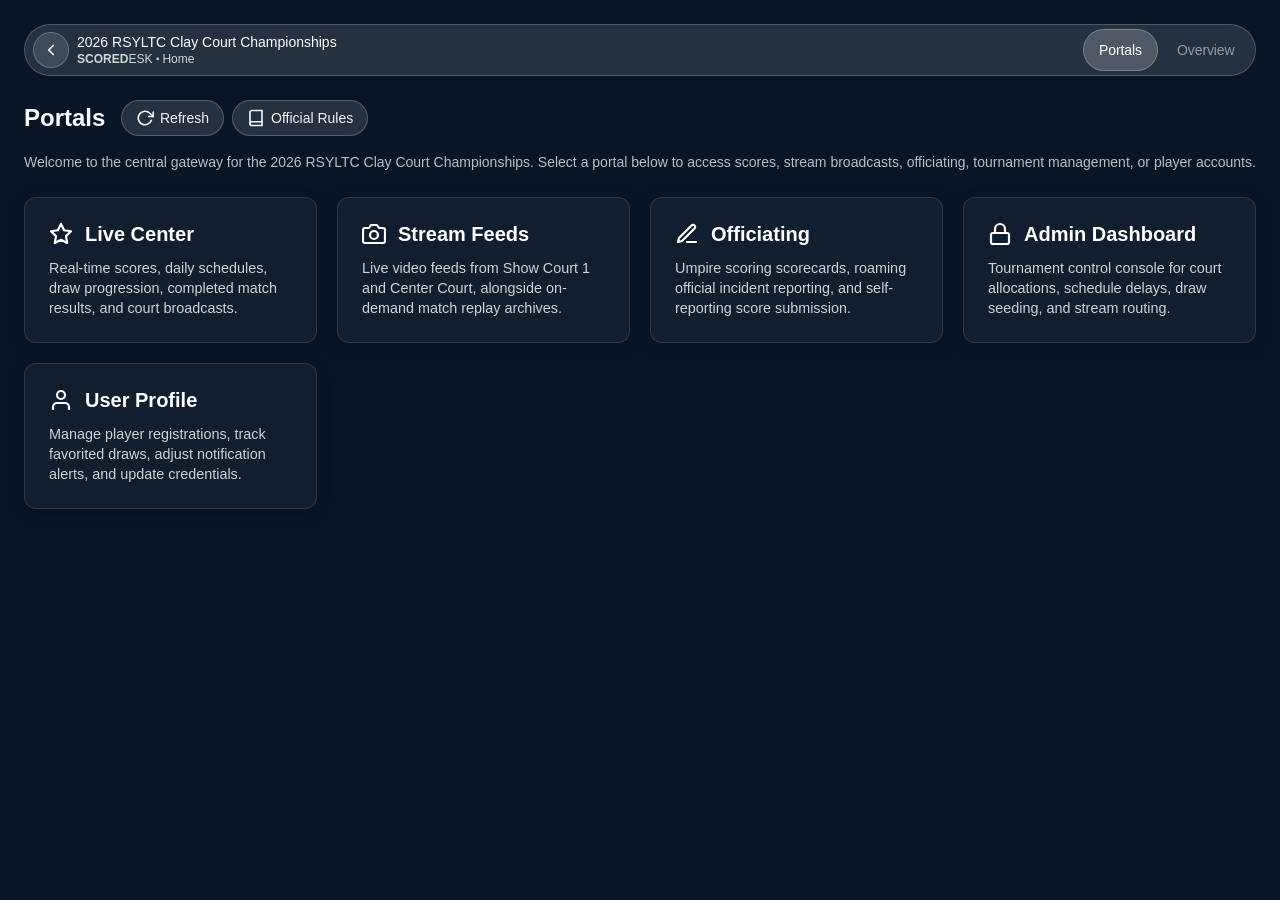
==== commit fa9a9545: "1.4.0 Minor Update. Addition of SCOREDESK branding in the top left corner of all screens that have a" ====
--- a/index.html
+++ b/index.html
@@ -9,7 +9,19 @@
     <script>
         window.PAGE_THEME = 'theme-australian';
         window.PAGE_PRIMARY_TITLE = '2026 RSYLTC Clay Court Championships';
-        window.PAGE_SECONDARY_TITLE = 'Tournament Hub';
+        window.PAGE_SECONDARY_TITLE = `
+            <span style="font-weight: 900;">S</span>
+            <span style="font-weight: 838;">C</span>
+            <span style="font-weight: 775;">O</span>
+            <span style="font-weight: 713;">R</span>
+            <span style="font-weight: 650;">E</span>
+            <span style="font-weight: 588;">D</span>
+            <span style="font-weight: 525;">E</span>
+            <span style="font-weight: 463;">S</span>
+            <span style="font-weight: 400;">K</span>
+            <span style="font-weight: 1000;">&nbsp;·&nbsp;</span>
+            <span style="font-weight: 400;">Home</span>
+        `;
 
         window.PAGE_NAVIGATION_ITEMS = [
             { label: 'Portals', target: '#portals' },
--- a/navbar.css
+++ b/navbar.css
@@ -45,7 +45,7 @@
     --bar3-fade-out-duration: 0.75s;
     --bar3-fade-in-duration: 0.75s;
 
-    /* Set by JS when toggling Bar 3 */
+    /* Set dynamically by JS when toggling Bar 3 */
     --bar3-h: 0px;
 }
 
@@ -102,6 +102,7 @@
 .tab-view {
     display: none;
     overflow: visible;
+    scroll-margin-top: calc(var(--navbar-height) + (2 * var(--page-outer-spacing)) + var(--bar3-h, 0px));
 }
 
 .tab-view.is-active {
@@ -335,6 +336,8 @@
 }
 
 .secondary-title { 
+    display: inline-flex;
+    align-items: center;
     font-size: 12px; 
     line-height: 1.2; 
     font-weight: 400; 
@@ -397,29 +400,54 @@
     padding: 0 16px;
     border-radius: 9999px;
     opacity: 0.72;
-    transition: color 0.3s var(--ease-cinematic), 
-                opacity 0.3s var(--ease-cinematic), 
-                transform var(--ease-spring) 0.4s;
+    background: transparent !important;
+    will-change: transform, opacity, color;
+    transition: transform 0.4s var(--ease-spring), 
+                color 0.3s var(--ease-cinematic), 
+                opacity 0.3s var(--ease-cinematic);
     user-select: none;
     cursor: pointer;
     touch-action: manipulation;
     -webkit-tap-highlight-color: transparent;
 }
 
+.tab-link,
+.tab-item {
+    -webkit-tap-highlight-color: transparent;
+    -webkit-touch-callout: none;
+    user-select: none;
+}
+
+.tab-link:focus {
+    outline: none;
+}
+
+.tab-link:focus-visible {
+    outline: 2px solid var(--court-accent-color);
+    outline-offset: 2px;
+}
+
 .tab-link.is-active,
-.tab-link.is-active:hover,
-.tab-link.is-active:focus,
-.tab-link.is-active:active { 
+.tab-link.is-active:focus { 
     color: #FFFFFF !important; 
     opacity: 1 !important; 
     font-weight: 400;
+    background: transparent !important;
 }
 
 @media (hover: hover) {
-    .tab-link:not(.is-active):hover { 
+    .tab-link:hover { 
+        transform: translateY(-1px);
         color: rgba(255, 255, 255, 0.95); 
-        opacity: 0.9; 
+        opacity: 0.95; 
+        background: transparent !important;
     }
+}
+
+.tab-link:active,
+.tab-link.is-pressed {
+    transform: translateY(0) scale(0.92) !important;
+    transition: transform 0.05s ease !important;
 }
 
 .active-tab-highlight {
@@ -604,7 +632,6 @@
 .action-button,
 .icon-action-button,
 .toggle-menu-button,
-.tab-link,
 .card,
 .portal-card,
 .nav-card,
@@ -644,8 +671,7 @@
 @media (hover: hover) and (pointer: fine) {
     .action-button:hover,
     .icon-action-button:hover,
-    .toggle-menu-button:hover,
-    .tab-link:hover {
+    .toggle-menu-button:hover {
         transform: translateY(-1px) scale(1.01);
         background: rgba(255, 255, 255, 0.22);
         border-color: rgba(255, 255, 255, 0.35);
@@ -670,9 +696,7 @@
 .icon-action-button:active,
 .icon-action-button.is-pressed,
 .toggle-menu-button:active,
-.toggle-menu-button.is-pressed,
-.tab-link:active,
-.tab-link.is-pressed {
+.toggle-menu-button.is-pressed {
     transform: scale(0.82) !important;
     background: rgba(255, 255, 255, 0.38) !important;
     border-color: rgba(255, 255, 255, 0.55) !important;
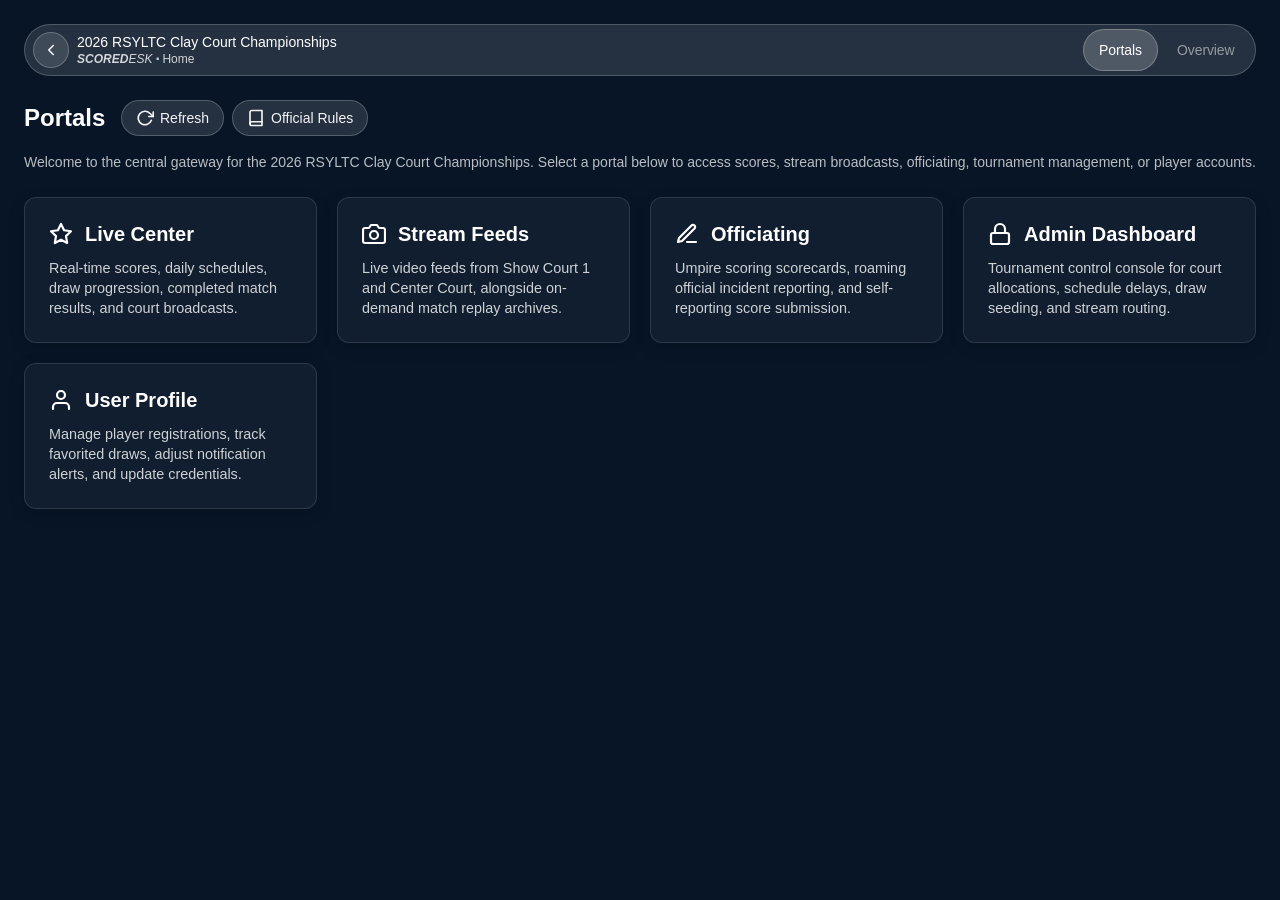
==== commit 62c2e278: "Changed the logo font to italics." ====
--- a/index.html
+++ b/index.html
@@ -10,15 +10,15 @@
         window.PAGE_THEME = 'theme-australian';
         window.PAGE_PRIMARY_TITLE = '2026 RSYLTC Clay Court Championships';
         window.PAGE_SECONDARY_TITLE = `
-            <span style="font-weight: 900;">S</span>
-            <span style="font-weight: 838;">C</span>
-            <span style="font-weight: 775;">O</span>
-            <span style="font-weight: 713;">R</span>
-            <span style="font-weight: 650;">E</span>
-            <span style="font-weight: 588;">D</span>
-            <span style="font-weight: 525;">E</span>
-            <span style="font-weight: 463;">S</span>
-            <span style="font-weight: 400;">K</span>
+            <span style="font-weight: 900; font-style: italic;">S</span>
+            <span style="font-weight: 838; font-style: italic;">C</span>
+            <span style="font-weight: 775; font-style: italic;">O</span>
+            <span style="font-weight: 713; font-style: italic;">R</span>
+            <span style="font-weight: 650; font-style: italic;">E</span>
+            <span style="font-weight: 588; font-style: italic;">D</span>
+            <span style="font-weight: 525; font-style: italic;">E</span>
+            <span style="font-weight: 463; font-style: italic;">S</span>
+            <span style="font-weight: 400; font-style: italic;">K</span>
             <span style="font-weight: 1000;">&nbsp;·&nbsp;</span>
             <span style="font-weight: 400;">Home</span>
         `;
--- a/navbar.css
+++ b/navbar.css
@@ -1,5 +1,5 @@
 /* ==========================================================================
-   Navigation Component Stylesheet
+   Navigation Component Stylesheet (Safari WebKit Optimized)
    ========================================================================== */
 
 /* -------------------------------------------------------------
@@ -201,6 +201,7 @@
     display: flex;
     flex-wrap: wrap;
     align-items: center;
+    align-content: flex-start; /* WebKit Fix: Prevents Safari from adding huge vertical gaps on wrapped lines */
     margin-bottom: 24px;
     width: 100%;
     overflow: visible;
@@ -356,6 +357,7 @@
     overflow-x: auto;
     scrollbar-width: none;
     min-width: 0;
+    flex-shrink: 1; /* WebKit Fix: Ensures proper flex shrinking in Safari */
     scroll-behavior: auto !important;
     overscroll-behavior-x: contain;
     -webkit-overflow-scrolling: auto;
@@ -374,7 +376,7 @@
     list-style: none;
     height: 100%;
     padding: 0 var(--tab-bubble-offset-v);
-    margin-left: auto;
+    margin-left: 0; /* WebKit Fix: Removed duplicate margin-left auto causing tab displacement */
     flex-shrink: 0;
 }
 
@@ -533,7 +535,8 @@
 }
 
 .navigation-container:not(.is-collapsed-mode) .tab-scroll-viewport {
-    flex-shrink: 0;
+    flex-shrink: 1;
+    min-width: 0;
 }
 
 /* -------------------------------------------------------------
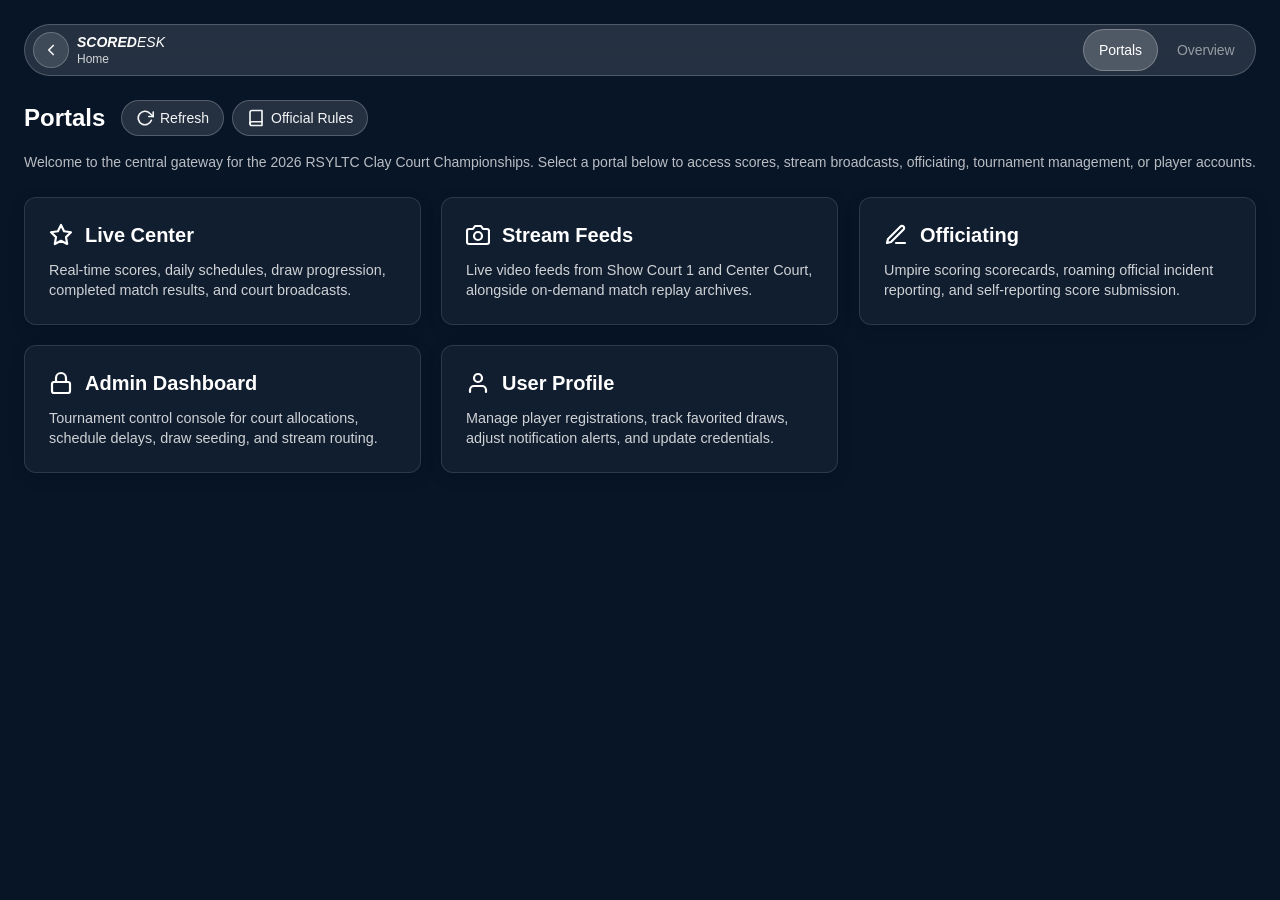
==== commit fe6c5bf0: "1.6.0 Redesigned navigation for the Tournament Specific Page." ====
--- a/index.html
+++ b/index.html
@@ -3,25 +3,26 @@
 <head>
     <meta charset="UTF-8">
     <meta name="viewport" content="width=device-width, initial-scale=1.0">
-    <title>2026 RSYLTC Clay Court Championships</title>
+    <title>SCOREDESK</title>
     <link rel="stylesheet" href="navbar.css">
     
     <script>
         window.PAGE_THEME = 'theme-australian';
-        window.PAGE_PRIMARY_TITLE = '2026 RSYLTC Clay Court Championships';
-        window.PAGE_SECONDARY_TITLE = `
-            <span style="font-weight: 900; font-style: italic;">S</span>
-            <span style="font-weight: 838; font-style: italic;">C</span>
-            <span style="font-weight: 775; font-style: italic;">O</span>
-            <span style="font-weight: 713; font-style: italic;">R</span>
-            <span style="font-weight: 650; font-style: italic;">E</span>
-            <span style="font-weight: 588; font-style: italic;">D</span>
-            <span style="font-weight: 525; font-style: italic;">E</span>
-            <span style="font-weight: 463; font-style: italic;">S</span>
-            <span style="font-weight: 400; font-style: italic;">K</span>
-            <span style="font-weight: 1000;">&nbsp;·&nbsp;</span>
-            <span style="font-weight: 400;">Home</span>
-        `;
+        window.PAGE_PRIMARY_TITLE = [
+            '<span style="font-weight: 900; font-style: italic;">S</span>',
+            '<span style="font-weight: 838; font-style: italic;">C</span>',
+            '<span style="font-weight: 775; font-style: italic;">O</span>',
+            '<span style="font-weight: 713; font-style: italic;">R</span>',
+            '<span style="font-weight: 650; font-style: italic;">E</span>',
+            '<span style="font-weight: 588; font-style: italic;">D</span>',
+            '<span style="font-weight: 525; font-style: italic;">E</span>',
+            '<span style="font-weight: 463; font-style: italic;">S</span>',
+            '<span style="font-weight: 400; font-style: italic;">K</span>'
+        ].join('');
+        /* ['<span style="font-weight: 500;">Live Scores & Streaming For Every Match</span>', ].join(''); */
+        window.PAGE_SECONDARY_TITLE = [
+            '<span style="font-weight: 400;">Home</span>'
+        ].join('');
 
         window.PAGE_NAVIGATION_ITEMS = [
             { label: 'Portals', target: '#portals' },
@@ -59,7 +60,7 @@
                 <p class="section-subtitle">Welcome to the central gateway for the 2026 RSYLTC Clay Court Championships. Select a portal below to access scores, stream broadcasts, officiating, tournament management, or player accounts.</p>
             </div>
 
-            <div class="portal-grid" style="display: grid; grid-template-columns: repeat(auto-fit, minmax(280px, 1fr)); gap: 1.25rem; margin-top: 1.5rem;">
+            <div class="portal-grid">
                 
                 <a href="live.html" class="card portal-card">
                     <div style="display: flex; align-items: center; gap: 0.75rem; margin-bottom: 0.75rem;">
--- a/navbar.css
+++ b/navbar.css
@@ -201,7 +201,7 @@
     display: flex;
     flex-wrap: wrap;
     align-items: center;
-    align-content: flex-start; /* WebKit Fix: Prevents Safari from adding huge vertical gaps on wrapped lines */
+    align-content: flex-start;
     margin-bottom: 24px;
     width: 100%;
     overflow: visible;
@@ -330,19 +330,23 @@
 }
 
 .primary-title { 
+    display: block;
     font-size: 14px; 
     line-height: 1.2; 
     font-weight: 500; 
     color: #FFFFFF; 
+    letter-spacing: normal;
+    text-align: left;
 }
 
 .secondary-title { 
-    display: inline-flex;
-    align-items: center;
+    display: block;
     font-size: 12px; 
     line-height: 1.2; 
     font-weight: 400; 
     color: rgba(255, 255, 255, 0.80); 
+    letter-spacing: normal;
+    text-align: left;
 }
 
 /* -------------------------------------------------------------
@@ -357,7 +361,7 @@
     overflow-x: auto;
     scrollbar-width: none;
     min-width: 0;
-    flex-shrink: 1; /* WebKit Fix: Ensures proper flex shrinking in Safari */
+    flex-shrink: 1;
     scroll-behavior: auto !important;
     overscroll-behavior-x: contain;
     -webkit-overflow-scrolling: auto;
@@ -376,7 +380,8 @@
     list-style: none;
     height: 100%;
     padding: 0 var(--tab-bubble-offset-v);
-    margin-left: 0; /* WebKit Fix: Removed duplicate margin-left auto causing tab displacement */
+    padding-right: calc(var(--tab-bubble-offset-v));
+    margin-left: 0;
     flex-shrink: 0;
 }
 
@@ -522,8 +527,11 @@
 
 .navigation-container.is-collapsed-mode .primary-title,
 .navigation-container.is-collapsed-mode .secondary-title { 
-    text-overflow: ellipsis; 
+    width: 100%;
+    min-width: 0;
+    white-space: nowrap;
     overflow: hidden; 
+    text-overflow: ellipsis;
 }
 
 .combined-header-navbar {
@@ -646,12 +654,35 @@
     -webkit-tap-highlight-color: transparent;
     touch-action: manipulation;
     will-change: transform, opacity, background-color, border-color, box-shadow;
-    /* Elastic Spring bounce response on release */
     transition: transform 0.4s var(--ease-spring),
                 background-color 0.25s var(--ease-cinematic),
                 border-color 0.25s var(--ease-cinematic),
                 box-shadow 0.25s var(--ease-cinematic),
                 opacity 0.2s ease;
+}
+
+.portal-grid {
+    display: grid;
+    grid-template-columns: repeat(auto-fit, minmax(min(100%, 347px), 1fr));
+    gap: 1.25rem;
+    margin-top: 1.5rem;
+}
+
+.portal-card,
+.card {
+    min-width: 0;           
+    word-break: normal;      
+    overflow-wrap: break-word;  
+    -webkit-hyphens: none;  
+    hyphens: none;
+}
+
+@media (max-width: 737px) {
+    .portal-card,
+    .card {
+        -webkit-hyphens: manual;  
+        hyphens: manual;
+    }
 }
 
 /* Portal Tile Default Layout */
@@ -660,7 +691,8 @@
 .nav-card,
 .section-card,
 .feature-card {
-    display: block;
+    display: flex;
+    flex-direction: column;
     text-decoration: none;
     color: inherit;
     border: 1px solid rgba(255, 255, 255, 0.12);
@@ -668,9 +700,10 @@
     padding: 1.5rem;
     border-radius: 12px;
     box-shadow: 0 4px 16px rgba(0, 0, 0, 0.15);
-}
-
-/* Hover State (Desktop Only) - Gets Bigger with Highlight Glow */
+    position: relative;
+}
+
+/* Hover State (Desktop Only) */
 @media (hover: hover) and (pointer: fine) {
     .action-button:hover,
     .icon-action-button:hover,
@@ -693,7 +726,7 @@
     }
 }
 
-/* Press State - Instant Compression Feedback */
+/* Press State */
 .action-button:active,
 .action-button.is-pressed,
 .icon-action-button:active,
@@ -724,4 +757,252 @@
     box-shadow: 0 2px 8px rgba(0, 0, 0, 0.2) !important;
     opacity: 0.9 !important;
     transition: transform 0.04s ease, background-color 0.04s ease, border-color 0.04s ease, box-shadow 0.04s ease !important;
+}
+
+/* -------------------------------------------------------------
+   10. Card Header, Template Icons & Status Indicator Pills
+   ------------------------------------------------------------- */
+.card-header {
+    display: flex;
+    align-items: flex-start;
+    justify-content: space-between;
+    gap: 0.75rem;
+    margin-bottom: 0.75rem;
+}
+
+.card-title,
+.portal-card h2 {
+    margin: 0;
+    font-size: 1.15rem;
+    font-weight: 600;
+    line-height: 1.3;
+}
+
+.card-body {
+    display: flex;
+    flex-direction: column;
+    gap: 0.5rem;
+    font-size: 0.85rem;
+    opacity: 0.85;
+    width: 100%;
+}
+
+.card-info-row {
+    display: flex;
+    align-items: center;
+    gap: 0.4rem;
+    min-height: 20px;
+    line-height: 1.2;
+    min-width: 0;
+    max-width: 100%;
+}
+
+.card-info-row span {
+    min-width: 0;
+    overflow-wrap: break-word;
+    word-break: normal;
+}
+
+.card-icon {
+    width: 16px;
+    height: 16px;
+    flex-shrink: 0;
+}
+
+/* Template Card Icon Masks (Eliminates repeated inline SVG markup) */
+.card-location::before,
+.card-date::before,
+.card-utr::before,
+.card-winloss::before,
+.card-racket::before,
+.card-ball::before,
+.card-match-info::before,
+.card-empty-icon::before {
+    content: '';
+    display: inline-block;
+    width: 16px;
+    height: 16px;
+    flex-shrink: 0;
+    background-color: currentColor;
+    -webkit-mask-size: contain;
+    mask-size: contain;
+    -webkit-mask-repeat: no-repeat;
+    mask-repeat: no-repeat;
+    -webkit-mask-position: center;
+    mask-position: center;
+}
+
+.card-empty-icon::before {
+    visibility: hidden;
+}
+
+.card-location::before {
+    -webkit-mask-image: url('data:image/svg+xml;utf8,<svg xmlns="http://www.w3.org/2000/svg" viewBox="0 0 24 24" fill="none" stroke="currentColor" stroke-width="2" stroke-linecap="round" stroke-linejoin="round"><path d="M20 10c0 6-8 12-8 12s-8-6-8-12a8 8 0 0 1 16 0Z"/><circle cx="12" cy="10" r="3"/></svg>');
+    mask-image: url('data:image/svg+xml;utf8,<svg xmlns="http://www.w3.org/2000/svg" viewBox="0 0 24 24" fill="none" stroke="currentColor" stroke-width="2" stroke-linecap="round" stroke-linejoin="round"><path d="M20 10c0 6-8 12-8 12s-8-6-8-12a8 8 0 0 1 16 0Z"/><circle cx="12" cy="10" r="3"/></svg>');
+}
+
+.card-date::before {
+    -webkit-mask-image: url('data:image/svg+xml;utf8,<svg xmlns="http://www.w3.org/2000/svg" viewBox="0 0 24 24" fill="none" stroke="currentColor" stroke-width="2" stroke-linecap="round" stroke-linejoin="round"><rect x="3" y="4" width="18" height="18" rx="2" ry="2"/><line x1="16" y1="2" x2="16" y2="6"/><line x1="8" y1="2" x2="8" y2="6"/><line x1="3" y1="10" x2="21" y2="10"/></svg>');
+    mask-image: url('data:image/svg+xml;utf8,<svg xmlns="http://www.w3.org/2000/svg" viewBox="0 0 24 24" fill="none" stroke="currentColor" stroke-width="2" stroke-linecap="round" stroke-linejoin="round"><rect x="3" y="4" width="18" height="18" rx="2" ry="2"/><line x1="16" y1="2" x2="16" y2="6"/><line x1="8" y1="2" x2="8" y2="6"/><line x1="3" y1="10" x2="21" y2="10"/></svg>');
+}
+
+/* Player Card Specific Icon Masks */
+.card-utr::before {
+    -webkit-mask-image: url('data:image/svg+xml;utf8,<svg xmlns="http://www.w3.org/2000/svg" viewBox="0 0 24 24" fill="none" stroke="currentColor" stroke-width="2" stroke-linecap="round" stroke-linejoin="round"><circle cx="12" cy="8" r="6"/><path d="M15.477 12.89 17 22l-5-3-5 3 1.523-9.11"/></svg>');
+    mask-image: url('data:image/svg+xml;utf8,<svg xmlns="http://www.w3.org/2000/svg" viewBox="0 0 24 24" fill="none" stroke="currentColor" stroke-width="2" stroke-linecap="round" stroke-linejoin="round"><circle cx="12" cy="8" r="6"/><path d="M15.477 12.89 17 22l-5-3-5 3 1.523-9.11"/></svg>');
+}
+
+.card-winloss::before {
+    -webkit-mask-image: url('data:image/svg+xml;utf8,<svg xmlns="http://www.w3.org/2000/svg" viewBox="0 0 24 24" fill="none" stroke="currentColor" stroke-width="2" stroke-linecap="round" stroke-linejoin="round"><path d="M6 9H4.5a2.5 2.5 0 0 1 0-5H6"/><path d="M18 9h1.5a2.5 2.5 0 0 0 0-5H18"/><path d="M4 22h16"/><path d="M10 14.66V17c0 .55-.47.98-.97 1.21C7.85 18.75 7 20.24 7 22"/><path d="M14 14.66V17c0 .55.47.98.97 1.21C16.15 18.75 17 20.24 17 22"/><path d="M18 2H6v7a6 6 0 0 0 12 0V2z"/></svg>');
+    mask-image: url('data:image/svg+xml;utf8,<svg xmlns="http://www.w3.org/2000/svg" viewBox="0 0 24 24" fill="none" stroke="currentColor" stroke-width="2" stroke-linecap="round" stroke-linejoin="round"><path d="M6 9H4.5a2.5 2.5 0 0 1 0-5H6"/><path d="M18 9h1.5a2.5 2.5 0 0 0 0-5H18"/><path d="M4 22h16"/><path d="M10 14.66V17c0 .55-.47.98-.97 1.21C7.85 18.75 7 20.24 7 22"/><path d="M14 14.66V17c0 .55.47.98.97 1.21C16.15 18.75 17 20.24 17 22"/><path d="M18 2H6v7a6 6 0 0 0 12 0V2z"/></svg>');
+}
+
+/* Match Card Specific Icon Masks */
+.card-racket::before {
+    -webkit-mask-image: url('data:image/svg+xml;utf8,<svg xmlns="http://www.w3.org/2000/svg" viewBox="0 0 24 24" fill="none" stroke="currentColor" stroke-width="2" stroke-linecap="round" stroke-linejoin="round"><ellipse cx="15" cy="9" rx="5" ry="7" transform="rotate(-45 15 9)"/><path d="m10 14-6 6"/><path d="m12.5 7.5 4 4"/><path d="m10.5 9.5 4 4"/></svg>');
+    mask-image: url('data:image/svg+xml;utf8,<svg xmlns="http://www.w3.org/2000/svg" viewBox="0 0 24 24" fill="none" stroke="currentColor" stroke-width="2" stroke-linecap="round" stroke-linejoin="round"><ellipse cx="15" cy="9" rx="5" ry="7" transform="rotate(-45 15 9)"/><path d="m10 14-6 6"/><path d="m12.5 7.5 4 4"/><path d="m10.5 9.5 4 4"/></svg>');
+}
+
+.card-ball::before {
+    -webkit-mask-image: url('data:image/svg+xml;utf8,<svg xmlns="http://www.w3.org/2000/svg" viewBox="0 0 24 24" fill="none" stroke="currentColor" stroke-width="2" stroke-linecap="round" stroke-linejoin="round"><circle cx="12" cy="12" r="10"/><path d="M2 12a10 10 0 0 0 10 10"/><path d="M12 2a10 10 0 0 0 10 10"/></svg>');
+    mask-image: url('data:image/svg+xml;utf8,<svg xmlns="http://www.w3.org/2000/svg" viewBox="0 0 24 24" fill="none" stroke="currentColor" stroke-width="2" stroke-linecap="round" stroke-linejoin="round"><circle cx="12" cy="12" r="10"/><path d="M2 12a10 10 0 0 0 10 10"/><path d="M12 2a10 10 0 0 0 10 10"/></svg>');
+}
+
+.card-match-info::before {
+    -webkit-mask-image: url('data:image/svg+xml;utf8,<svg xmlns="http://www.w3.org/2000/svg" viewBox="0 0 24 24" fill="none" stroke="currentColor" stroke-width="2" stroke-linecap="round" stroke-linejoin="round"><circle cx="12" cy="12" r="10"/><path d="M12 16v-4"/><path d="M12 8h.01"/></svg>');
+    mask-image: url('data:image/svg+xml;utf8,<svg xmlns="http://www.w3.org/2000/svg" viewBox="0 0 24 24" fill="none" stroke="currentColor" stroke-width="2" stroke-linecap="round" stroke-linejoin="round"><circle cx="12" cy="12" r="10"/><path d="M12 16v-4"/><path d="M12 8h.01"/></svg>');
+}
+
+/* Match Scoreboard Layout & Column Formatting */
+.card-info-row .player-name {
+    flex: 1 1 auto;
+    min-width: 0;
+    white-space: nowrap;
+    overflow: hidden;
+    text-overflow: ellipsis;
+}
+
+.match-scores {
+    display: flex;
+    align-items: center;
+    gap: 14px;
+    margin-left: auto;
+    flex-shrink: 0;
+}
+
+.score-col {
+    display: inline-block;
+    min-width: 20px;
+    text-align: center;
+    font-variant-numeric: tabular-nums;
+    font-size: 0.85rem;
+    font-weight: 400;
+    opacity: 0.9;
+}
+
+.score-col.score-bold {
+    font-weight: 700;
+    opacity: 1;
+}
+
+.card-footer-row {
+    display: flex;
+    flex-wrap: wrap;
+    align-items: center;
+    justify-content: space-between;
+    column-gap: 0.75rem;
+    row-gap: 0.5rem;
+    margin-top: 0;
+    width: 100%;
+}
+
+.card-date,
+.card-match-info {
+    min-width: 0;
+    max-width: 100%;
+    flex: 1 1 auto;
+}
+
+.status-pill {
+    position: static;
+    display: inline-flex;
+    align-items: center;
+    justify-content: center;
+    gap: 0.35rem;
+    height: 25px;
+    padding: 0 0.65rem;
+    font-size: 0.75rem;
+    font-weight: 600;
+    line-height: 1;
+    border-radius: 9999px;
+    letter-spacing: 0.02em;
+    white-space: nowrap;
+    z-index: 2;
+    text-transform: uppercase;
+    flex-shrink: 0;
+    margin-left: auto;
+}
+
+.card-header .status-pill {
+    position: static;
+}
+
+/* Upcoming = Blue */
+.status-pill.status-upcoming {
+    background: rgba(56, 189, 248, 0.15);
+    color: #38BDF8;
+    border: 1px solid rgba(56, 189, 248, 0.35);
+}
+
+/* Live = Green */
+.status-pill.status-live {
+    background: rgba(34, 197, 94, 0.15);
+    color: #4ADE80;
+    border: 1px solid rgba(74, 222, 128, 0.35);
+}
+
+.status-pill.status-live .live-dot,
+.status-pill.status-live::before {
+    content: '';
+    display: inline-block;
+    width: 6px;
+    height: 6px;
+    border-radius: 50%;
+    background-color: #4ADE80;
+    box-shadow: 0 0 6px rgba(74, 222, 128, 0.8);
+    animation: live-dot-blink 1.4s infinite ease-in-out;
+    flex-shrink: 0;
+}
+
+.status-pill.status-live:has(.live-dot)::before {
+    display: none;
+}
+
+@keyframes live-dot-blink {
+    0%, 100% {
+        opacity: 1;
+        transform: scale(1);
+    }
+    50% {
+        opacity: 0.25;
+        transform: scale(0.8);
+    }
+}
+
+/* Completed = Gray */
+.status-pill.status-completed {
+    background: rgba(255, 255, 255, 0.1);
+    color: rgba(255, 255, 255, 0.65);
+    border: 1px solid rgba(255, 255, 255, 0.2);
+}
+
+/* Favourite / Tournament / Player / Match = Yellow */
+.status-pill.status-yellow,
+.status-pill.status-orange,
+.status-pill.status-tournament,
+.status-pill.status-player,
+.status-pill.status-match {
+    background: rgba(250, 204, 21, 0.15);
+    color: #FACC15;
+    border: 1px solid rgba(250, 204, 21, 0.35);
 }
